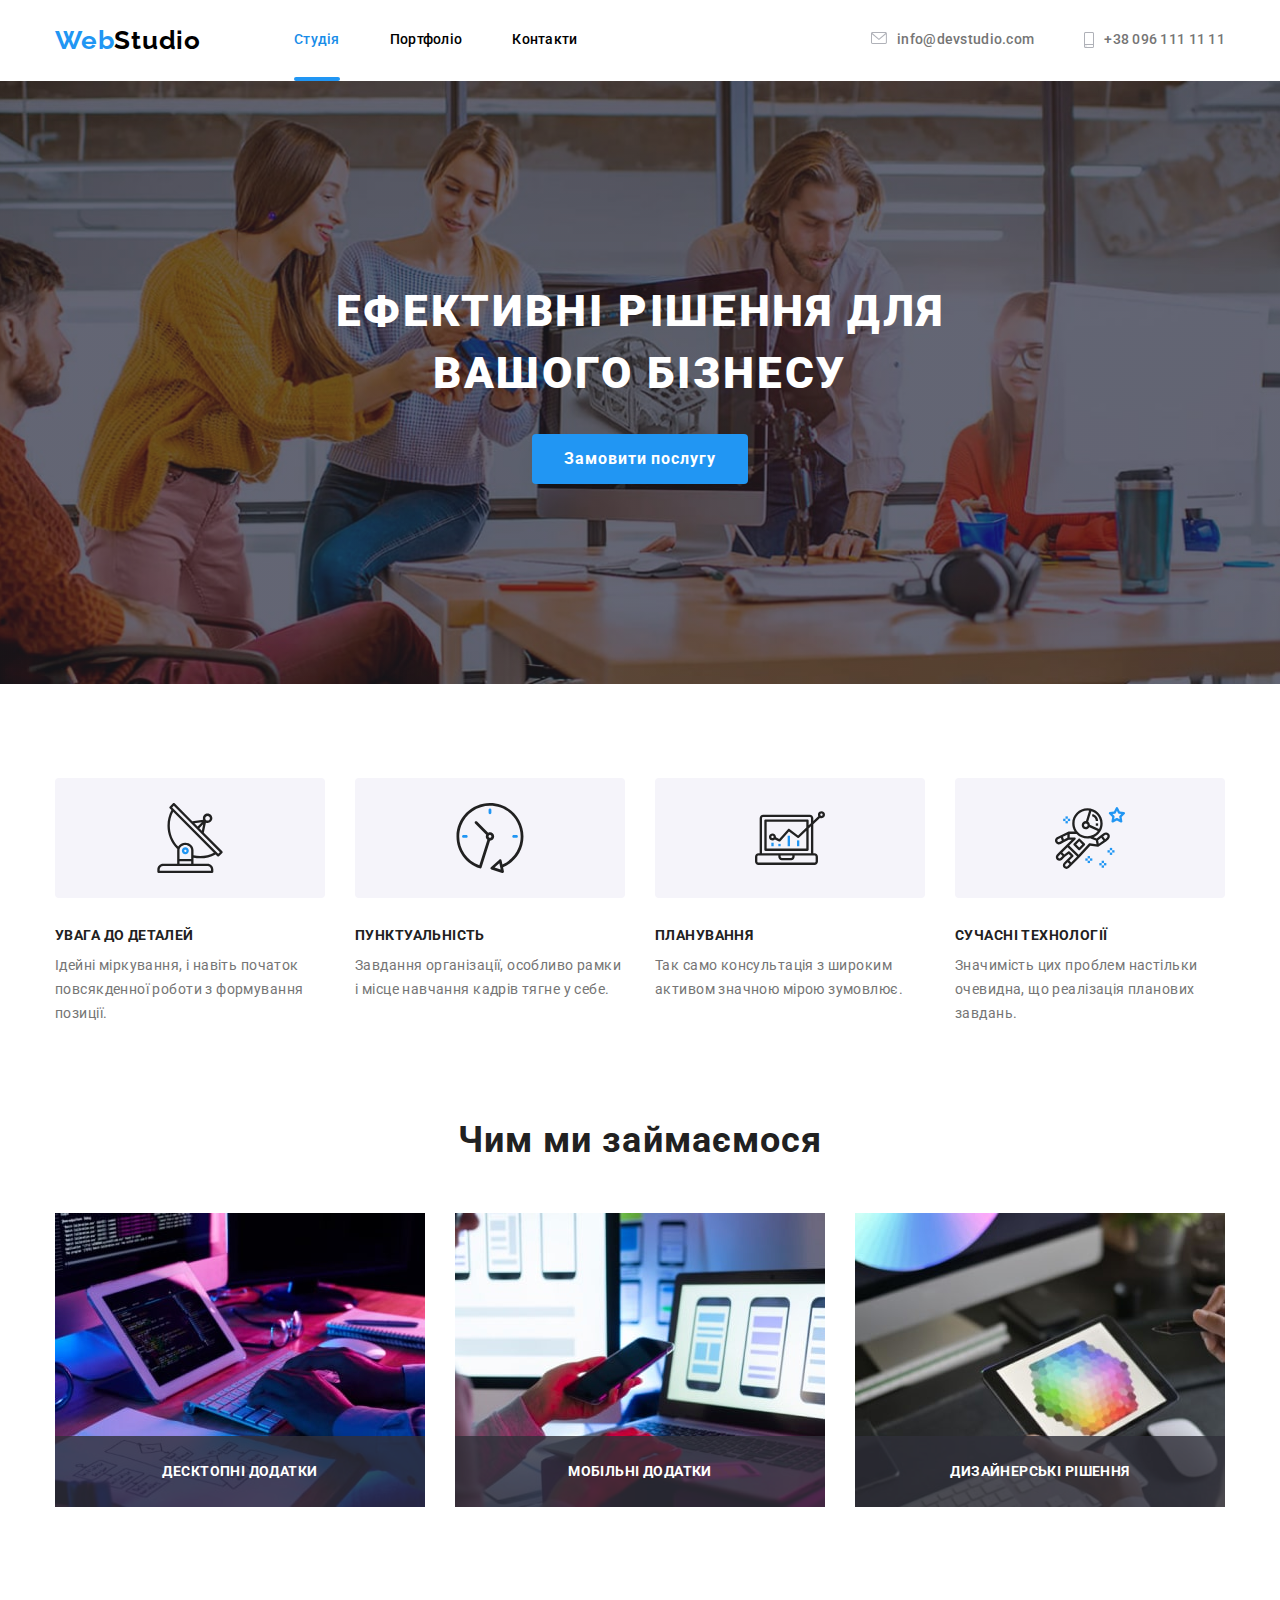
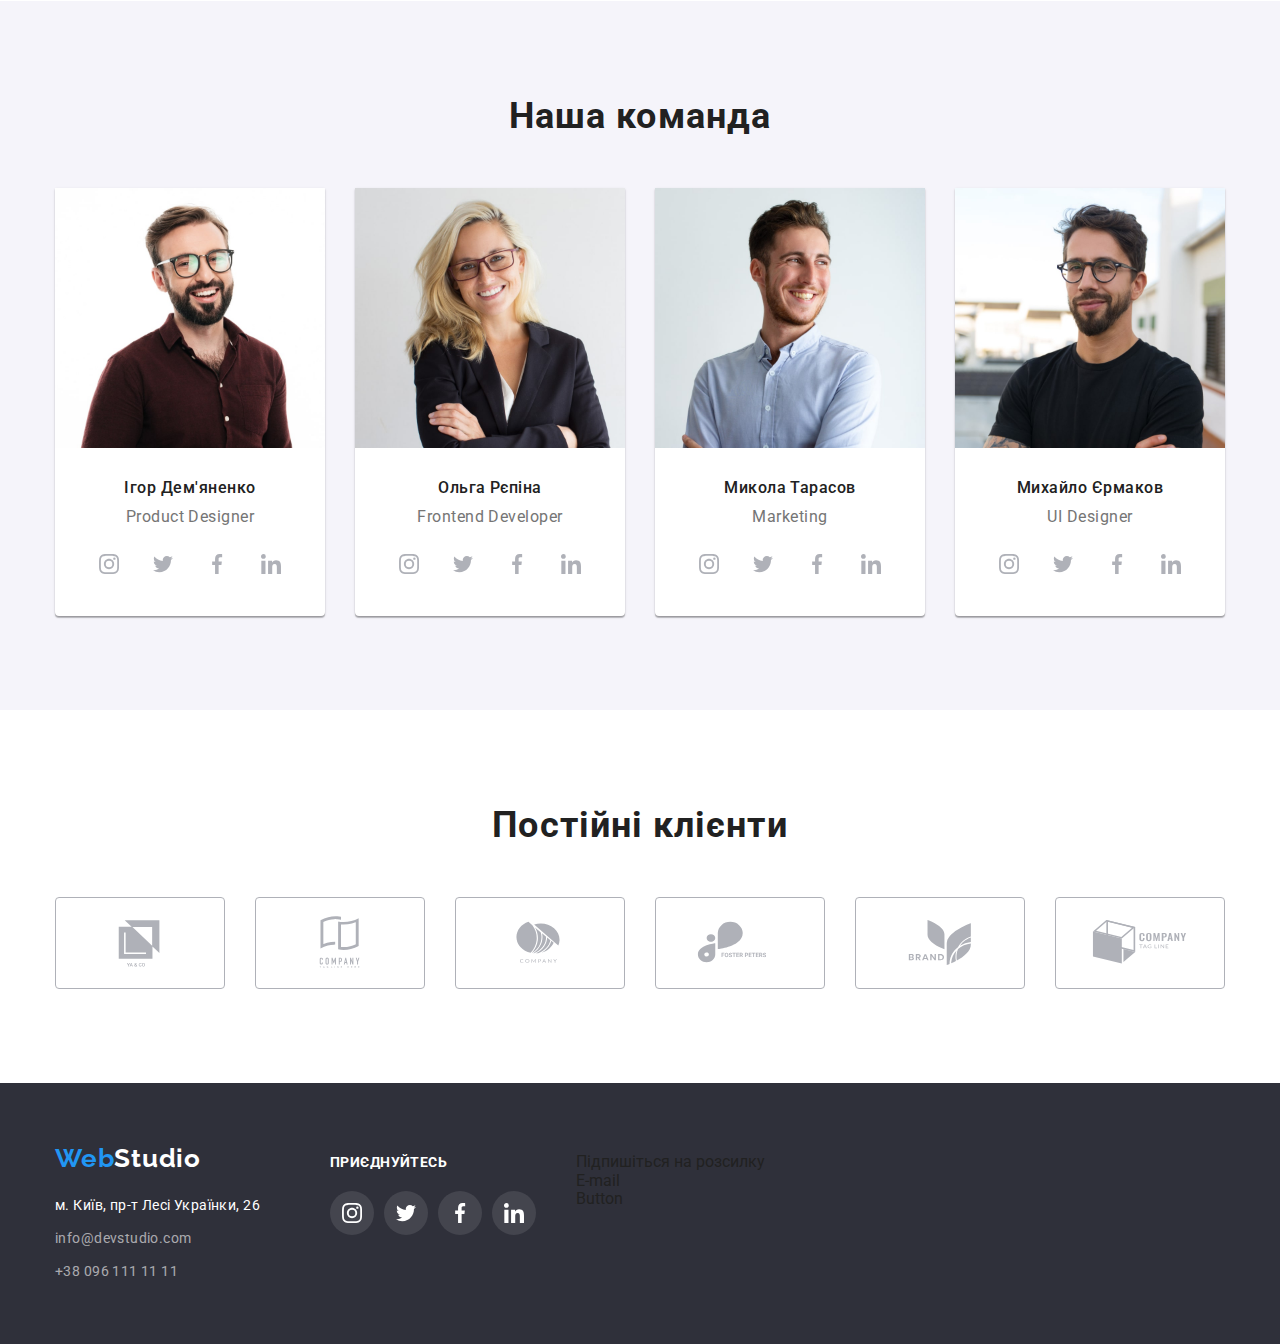
==== index.html @ f5520e9c "1" ====
<!DOCTYPE html>
<html lang="uk">
<head>
    <meta charset="UTF-8">
    <meta http-equiv="X-UA-Compatible" content="IE=edge">
    <meta name="viewport" content="width=device-width, initial-scale=1.0">
    <link rel="preconnect" href="https://fonts.googleapis.com">
    <link rel="preconnect" href="https://fonts.gstatic.com" crossorigin>
    <link href="https://fonts.googleapis.com/css2?family=Roboto:wght@400;500;700;900&display=swap" rel="stylesheet">
    <link rel="preconnect" href="https://fonts.googleapis.com">
    <link rel="preconnect" href="https://fonts.gstatic.com" crossorigin>
    <link href="https://fonts.googleapis.com/css2?family=Raleway:wght@700&display=swap" rel="stylesheet">
    <title>WebStudio</title>
    <link rel="stylesheet" href="https://cdnjs.cloudflare.com/ajax/libs/modern-normalize/1.1.0/modern-normalize.min.css">
    <link rel="stylesheet" href="./css/styles.css">
</head>
 <body>
    
 <!-- Header -->

 <header class="header">
    <div class="container">
        <nav class="header_nav">
            <a class="header_logo link" href="./index.html"><span class="header_logo_web">Web</span>Studio</a>
            <ul class="header_list_l list">
                <li class="header_item"><a class="header_item_l link active current" href="./index.html">Студія</a></li>
                <li class="header_item"><a class="header_item_l link" href="./portfolio.html">Портфоліо</a></li>
                <li class="header_item"><a class="header_item_l link" href="#contacts">Контакти</a></li>
            </ul>
        </nav>
        <ul class="header_nav_l list link">
            <li class="header_nav_l_a"><a class="header_nav_l_link link" href="mailto:info@devstudio.com">
              <svg class="header_icon_mail" width="16" height="12">
        <use href="./img/icons.svg#icon-envelope"></use>
        </svg>
        info@devstudio.com</a>
            </li>
            <li class="header_nav_l_a"><a class="header_nav_l_tel link" href="tel:+380961111111">
              <svg class="header_icon_tel" width="10" height="16">
        <use href="./img/icons.svg#icon-smartphone"></use>
        </svg>
        +38 096 111 11 11</a></li>
        </ul>
    </div> 
 </header>

 <!--Main-->
 <main>
  <section class="section_h1">
    <div class="container_main">
        <h1 class="section-h1-main">Ефективні рішення для вашого бізнесу</h1>
        <button type="button" class="progect_list_bi" data-modal-open>Замовити послугу</button>
    </div>
    
  </section>
 <!-- Client -->
 <section class="section">
    <div class="container">
        <h2 hidden>Переваги для кліентів</h2>
        <ul class="benefits list">
            <li class="benefits_item list1">
              <div class="icon-bcg">
              <svg class="icon" width="70" height="70">
              <use href="./img/icons.svg#antenna"></use>
            </svg>
            </div>
                <h3 class="name_benef">Увага до деталей</h3>
                <p class="benef_txt">Ідейні міркування, і навіть початок
                    повсякденної роботи з формування
                    позиції.</p>
            </li>
            <li class="benefits_item list2">
               <div class="icon-bcg">
              <svg class="icon" width="70" height="70">
              <use href="./img/icons.svg#clock"></use>
            </svg>
            </div>
                <h3 class="name_benef">Пунктуальність</h3>
                <p class="benef_txt">Завдання організації, особливо рамки і місце навчання кадрів тягне у себе.</p>
            </li>
            <li class="benefits_item list3">
               <div class="icon-bcg">
              <svg class="icon" width="70" height="70">
              <use href="./img/icons.svg#diagram"></use>
            </svg>
            </div>
                <h3 class="name_benef">Планування</h3>
                <p class="benef_txt">Так само консультація з широким активом значною мірою зумовлює.</p>
            </li>
            <li class="benefits_item list4">
              <div class="icon-bcg">
              <svg class="icon" width="70" height="70">
              <use href="./img/icons.svg#astronaut"></use>
            </svg>
            </div>
                <h3 class="name_benef">Сучасні технології</h3>
                <p class="benef_txt">Значимість цих проблем настільки очевидна, що реалізація планових завдань.</p>
            </li>
        </ul>
    </div>
 </section>


<!-- Servises -->

 <section class="servises">
    <div class="container_main">
        <h2 class="whatwedo">Чим ми займаємося</h2>
        <ul class="whatwedo_l list">
            <li class="whatwedo_item"><img class="ourteam_img" src="./img/box1.jpg" alt="keyboard_Laptop" width="370" height="294">
            <p class="overley-title">Десктопні додатки</p>
            </li>
            <li class="whatwedo_item"><img class="ourteam_img" src="./img/box2.jpg" alt="phone_man_hand" width="370" height="294">
            <p class="overley-title">Мобільні додатки</p>
            </li>
            <li class="whatwedo_item"><img class="ourteam_img" src="./img/box3.jpg" alt="Laptop_rainbow" width="370" height="294">
            <p class="overley-title">Дизайнерські рішення</p>
            </li>
        </ul>
    </div>
    
 </section>

 <!-- Team -->
 <section class="team section">
    <div class="container_main">
        <h2 class="ourteam">Наша команда</h2>
        <ul class="ourteam_l list">
            <li class="ourteam_item">
                <img class="ourteam_img" src="./img/img1.jpg" alt="Ігор Дем'яненко" width="270" height="260">
                <div class="team_text">
                    <h3 class="ourteam_h3">Ігор Дем'яненко</h3>
                    <p class="ourteam_p">Product Designer</p>
                    <ul class="social-icons list">
                    <li class="social-item"><a href="" class="social-link link">
                    <svg class="links-icon" width="20" height="20">
                      <use href="./img/icons.svg#icon-instagram"></use>
                    </svg></a>
                  </li>
                    </a></li>
                    <li class="social-item"><a href="" class="social-link link">
                     <svg class="links-icon" width="20" height="20">
                      <use href="./img/icons.svg#icon-twitter"></use>
                      </svg>  
                    </a></li>
                    <li class="social-item"><a href="" class="social-link link">
                        <svg class="links-icon" width="20" height="20">
                      <use href="./img/icons.svg#icon-facebook"></use>
                      </svg>
                    </a></li>
                    <li class="social-item"><a href="" class="social-link link">
                        <svg class="links-icon" width="20" height="20">
                      <use href="./img/icons.svg#icon-linkedin"></use>
                      </svg></a></li>
                    </ul>
                </div>
            </li>
            <li class="ourteam_item">
                <img class="ourteam_img" src="./img/img2.jpg" alt="Ольга Рєпіна" width="270" height="260">
                <div class="team_text">
                    <h3 class="ourteam_h3">Ольга Рєпіна</h3>
                    <p class="ourteam_p">Frontend Developer</p>
                    <ul class="social-icons list">
                        <li class="social-item"><a href="" class="social-link link">
                   <svg class="links-icon" width="20" height="20">
                      <use href="./img/icons.svg#icon-instagram"></use>
                    </svg></a>
                  </li>
                    </a></li>
                    <li class="social-item"><a href="" class="social-link link">
                     <svg class="links-icon" width="20" height="20">
                      <use href="./img/icons.svg#icon-twitter"></use>
                      </svg>  
                    </a></li>
                    <li class="social-item"><a href="" class="social-link link">
                        <svg class="links-icon" width="20" height="20">
                      <use href="./img/icons.svg#icon-facebook"></use>
                      </svg>
                    </a></li>
                    <li class="social-item"><a href="" class="social-link link">
                        <svg class="links-icon" width="20" height="20">
                      <use href="./img/icons.svg#icon-linkedin"></use>
                      </svg></a></li>
                    </ul>  
                </div>
            </li>
            <li class="ourteam_item">
                <img class="ourteam_img" src="./img/img3.jpg" alt="Микола Тарасов" width="270" height="260">
                <div class="team_text">
                    <h3 class="ourteam_h3">Микола Тарасов</h3>
                    <p class="ourteam_p">Marketing</p>
                    <ul class="social-icons list">
                        <li class="social-item"><a href="" class="social-link link">
                   <svg class="links-icon" width="20" height="20">
                      <use href="./img/icons.svg#icon-instagram"></use>
                    </svg></a>
                  </li>
                    </a></li>
                    <li class="social-item"><a href="" class="social-link link">
                     <svg class="links-icon" width="20" height="20">
                      <use href="./img/icons.svg#icon-twitter"></use>
                      </svg>  
                    </a></li>
                    <li class="social-item"><a href="" class="social-link link">
                        <svg class="links-icon" width="20" height="20">
                      <use href="./img/icons.svg#icon-facebook"></use>
                      </svg>
                    </a></li>
                    <li class="social-item"><a href="" class="social-link link">
                        <svg class="links-icon" width="20" height="20">
                      <use href="./img/icons.svg#icon-linkedin"></use>
                      </svg></a></li>
                    </ul>
                     </div>
                    
            </li>
            <li class="ourteam_item">
                <img class="ourteam_img" src="./img/img4.jpg" alt="Михайло Єрмаков" width="270" height="260">
                <div class="team_text">
                    <h3 class="ourteam_h3">Михайло Єрмаков</h3>
                    <p class="ourteam_p">UI Designer</p>
                    <ul class="social-icons list">
                        <li class="social-item"><a href="" class="social-link link">
                   <svg class="links-icon" width="20" height="20">
                      <use href="./img/icons.svg#icon-instagram"></use>
                    </svg></a>
                  </li>
                    </a></li>
                    <li class="social-item"><a href="" class="social-link link">
                     <svg class="links-icon" width="20" height="20">
                      <use href="./img/icons.svg#icon-twitter"></use>
                      </svg>  
                    </a></li>
                    <li class="social-item"><a href="" class="social-link link">
                        <svg class="links-icon" width="20" height="20">
                      <use href="./img/icons.svg#icon-facebook"></use>
                      </svg>
                    </a></li>
                    <li class="social-item"><a href="" class="social-link link">
                        <svg class="links-icon" width="20" height="20">
                      <use href="./img/icons.svg#icon-linkedin"></use>
                      </svg></a></li>
                    </ul>
                </div>
            </li>
        </ul>
    </div>
 </section>
 <section class="permanent section">
  <div class="container_main">
  <h2 class="perm_text">Постійні клієнти</h2>
  <ul class="perm_list list">
    <li class="perm_icons">
      <a class="perm_icon link" href="">

        <svg class="permanent_icon" width="106" height="60">
        <use href="./img/icons.svg#icon-logo1"></use>
        </svg>

      </a>
    </li>
    <li class="perm_icons">
      <a class="perm_icon link" href="">

      <svg class="permanent_icon" width="106" height="60">
        <use href="./img/icons.svg#icon-logo2"></use>
        </svg>

      </a>
    </li>
    <li class="perm_icons">
      <a class="perm_icon link" href="">

        <svg class="permanent_icon" width="106" height="60">
        <use href="./img/icons.svg#icon-logo3"></use>
        </svg>

      </a>
    </li>
    <li class="perm_icons">
      <a class="perm_icon link" href="">

        <svg class="permanent_icon" width="106" height="60">
        <use href="./img/icons.svg#icon-logo4"></use>
        </svg>

      </a>
    </li>
    <li class="perm_icons">
      <a class="perm_icon link" href="">

        <svg class="permanent_icon" width="106" height="60">
        <use href="./img/icons.svg#icon-logo5"></use>
        </svg>

      </a>
    </li>
    <li class="perm_icons">
      <a class="perm_icon link" href="">

        <svg class="permanent_icon" width="106" height="60">
        <use href="./img/icons.svg#icon-logo6"></use>
        </svg>

      </a>
    </li>
  </ul>
  </div>

 </section>
 </main>


 <!-- Footer -->
 <footer class="footer">
    <div class="footer_div container_main">
      <div class="footer_list_adress">
    <a class="footer_l link" href="./index.html"><span class="header_logo_web">Web</span>Studio</a>
    <address class="footer_a">
        <ul class="footer_list list">
            
            <li class="footer_list_item" id="contacts"><a class="footer_list_adr link" target="_blank" rel="noopener noreferrer nofollow"
                    href="https://goo.gl/maps/8ZdvYXHcTq7ifbDh6">
                    м. Київ, пр-т Лесі Українки, 26</a>
            </li>
            
            <li class="footer_list_item"><a class="footer_list_mail link"
                    href="mailto:info@devstudio.com">info@devstudio.com</a>
            </li>
            
            <li class="footer_list_item"><a class="footer_list_tel link" href="tel:+380961111111">+38 096 111 11 11</a>
            </li>  
        </ul>
    </address>
    </div>
    <div class="joinus">
      <ul class="joinus_list list">
        <li class="joinus_text">Приєднуйтесь</li>
        <li>
          <ul class="joinus_social_list list">
            <li class="joinus-item"><a class="joinus_icons link" href="">
              <svg class="links-icon-f" width="20" height="20">
                      <use href="./img/icons.svg#icon-instagram"></use>
                    </svg>
            </a></li>
            <li class="joinus-item"><a class="joinus_icons link" href="">
              <svg class="links-icon-f" width="20" height="20">
                      <use href="./img/icons.svg#icon-twitter"></use>
                    </svg>
            </a></li>
            <li class="joinus-item"><a class="joinus_icons link" href="">
              <svg class="links-icon-f" width="20" height="20">
                      <use href="./img/icons.svg#icon-facebook"></use>
                    </svg>
            </a></li>
            <li class="joinus-item"><a class="joinus_icons link" href="">
              <svg class="links-icon-f" width="20" height="20">
                      <use href="./img/icons.svg#icon-linkedin"></use>
                    </svg>
            </a></li>
          </ul>
        </li>
      </ul>
    </div>
    <!-- Subscribe -->
    <div class="subscribe">
      <ul class="list">
        <li>Підпишіться на розсилку</li>
        <li>E-mail</li>
        <li>Button</li>
      </ul>
    </div>
    </div>
 </footer>
<div class="modal-backdrop is-hidden" data-modal>
      <div class="modal">
        <button type="button" class="modal-btn" data-modal-close>
        <svg class="modal-icon">
        <use href="./images/svg/symbol-defs.svg#icon-cancel-circle"></use>
        </svg>
      </button>
  </div>
</div>

 <script src="./js/modal.js"></script>
 </body>
</html>
---- css/styles.css ----
:root {
    --maincolor: #212121;
    --bluecolor: #2196F3;
    --blackcolor: #000000;
    --graycolor: #757575;
    --whitecolor: #ffffff;
    --adresscolor: rgba(255, 255, 255, 0.6);
    --buttoncolor: #F5F4FA;
    --bgcolorfooter: #2F303A;
    --activebutton: #188CE8;
    --border: #ECECEC;
    --iconcolor: #AFB1B8;
    
}
html {
    box-sizing: border-box;
}
*,*::before, *::after{
    box-sizing: inherit;
}
.list {
    list-style: none;

    margin-top: 0;
    margin-bottom: 0;
}

.link {
    text-decoration: none;
}
.link.current{
    color:var(--activebutton);
}
body {
    color: var(--maincolor);
    font-family: 'Roboto', sans-serif;
}

.container{
    margin-left: auto;
    margin-right: auto;
    
    display: flex;
    align-items: center;

    width: 1200px;
    padding-left: 15px;
    padding-right: 15px;
}
.container_main {
    margin-left: auto;
    margin-right: auto;

    width: 1200px;
    padding-left: 15px;
    padding-right: 15px;
}
.section {
    padding-top: 94px;
    padding-bottom: 94px;
}

.container_test {
    padding: 20px 24px;
}

.container_words {
    padding: 6px 22px;
}

    /* header */
.line{
    border: 1px solid #ECECEC;
    border-top-style: none;
    border-left-style: none;
    border-right-style: none;

}
.header{
    background-color: var(--whitecolor);
}
.header_nav{
    display: flex;
    align-items: center;
}

.header_logo{
    display: inline-block;
    margin-right: 93px;
    padding: 25px 0;
}
.header_logo_web{
    color: var(--bluecolor);
    font-family: 'Raleway';
    font-weight: 700;
    font-size: 26px;
    line-height: 1.19;
    letter-spacing: 0.03em;
}
.header_logo,
.footer_l{
    color: var(--blackcolor);
    font-family: 'Raleway';
    font-weight: 700;
    font-size: 26px;
    line-height: 1.19;
    letter-spacing: 0.03em;
}
.header_list_l{
    display: flex;
    color: var(--blackcolor);
    font-weight: 500;
    font-size: 14px;
    line-height: 1.14;
    letter-spacing: 0.02em;
    padding-left: 0;
}

.header_list_l .header_item:not(:last-child){
    margin-right: 50px;
}
.header_item_l{
    color: var(--blackcolor);
    padding: 32px 0;
    transition: color 250ms linear;
    /* transition-timing-function: cubic-bezier(0.4, 0, 0.2, 1); */
}
.header_nav_l{
    margin-left: auto;
    padding: 0;
    display: flex;
}
.header_nav_l .header_nav_l_a:not(:last-child) {
    margin-right: 50px;
}
.header_nav_l_link{
    color: var(--graycolor);
    font-weight: 500;
    font-size: 14px;
    line-height: 1.14;
    letter-spacing: 0.02em;
    padding: 32px 0;
    display: flex;
    justify-content: center;
    transition: color 250ms linear;
    /* transition-timing-function: cubic-bezier(0.4, 0, 0.2, 1); */
}
.header_nav_l_tel{
    color: var(--graycolor);
    font-weight: 500;
    font-size: 14px;
    line-height: 1.14;
    letter-spacing: 0.02em;
    padding: 32px 0;
    display: flex;
    justify-content: center;
    transition: color 250ms linear;
    /* transition-timing-function: cubic-bezier(0.4, 0, 0.2, 1); */
}
.header_icon_mail,
.header_icon_tel {
    margin-right: 10px;
    fill: var(--iconcolor);
}

.header_nav_l_a:hover .header_icon_mail {
fill: var(--bluecolor);
}

.header_nav_l_a:hover .header_icon_tel {
fill: var(--bluecolor);
}



.header_nav_l_link:hover,
.header_nav_l_link:focus,
.header_nav_l_tel:hover,
.header_nav_l_tel:focus,
.header_item_l:hover,
.header_item_l:focus,
.footer_list_adr:hover,
.footer_list_adr:focus,
.footer_list_mail:hover,
.footer_list_mail:focus,
.footer_list_tel:hover,
.footer_list_tel:focus,
.active-link {
    color: var(--bluecolor);
}
.header_item {
    position: relative;
}
/* .active {
    color: var(--bluecolor)
} */

.active::after {
    position: absolute;
    display: inline-block;
    content: '';
    width: 100%;
    height: 4px;
    background: #2196F3;
    border-radius: 2px;
    top: 45px;
    left: 0;

}

/* Buttons */

.progect_list_b{
    color: var(--blackcolor) ; 
    background-color: var(--buttoncolor);
    cursor: pointer;
    font-weight: 500;
    font-size: 16px;
    line-height: 1.63;
    text-align: center;
    letter-spacing: 0.03em;
    border-radius: 4px;
    border: none;
    font-family: inherit;
 }

     
.progect_list_b:hover,
.progect_list_b:focus,
.active-button {
    color: var(--whitecolor);
    background-color: var(--bluecolor);
    box-shadow: 0px 3px 1px rgba(0, 0, 0, 0.1), 0px 1px 2px rgba(0, 0, 0, 0.08), 0px 2px 2px rgba(0, 0, 0, 0.12);
}
.progect_list_bi {
    color: var(--whitecolor);
    background-color: var(--bluecolor);
    padding: 0;
    width: 216px;
    height: 50px;
    cursor: pointer;
    font-weight: 700;
    font-size: 16px;
    line-height: 1.87;
    letter-spacing: 0.06em;
    border-radius: 4px;
   
    border: none;
    font-family: inherit;

}


.progect_list_bi:hover,
.progect_list_bi:focus,
.active-button {
    color: var(--whitecolor);
    background-color: var(--activebutton);
    box-shadow: 0px 4px 4px rgba(0, 0, 0, 0.15);
    border-radius: 4px;
}
.progect_l{
    display: flex;
    justify-content: center;
    padding: 0;

    margin-bottom: 50px;
}

.progect_l .progect_list:not(:last-child){
    margin-right: 8px;
}



/* Images */
.img{
    padding: 0;
    display: flex;
    flex-wrap: wrap;
}

.img_l{
    width: 370px;
    height: 404px;

    margin-right: 30px;
    margin-bottom: 30px;
}
.img_l:hover {
box-shadow: 0px 1px 1px rgba(0, 0, 0, 0.12), 0px 4px 4px rgba(0, 0, 0, 0.06), 1px 4px 6px rgba(0, 0, 0, 0.16);
}
.img_l:nth-child(3n) {
    margin-right: 0;
}
.img_list_l{
    display: block;
}
.img_text{
        border: 1px solid #EEEEEE;
        border-top-style: none;
}
  

/* Sites description */


.hidden {
    position: relative;
    overflow: hidden;
}
.sites_description {
    background-color: var(--bluecolor);
    position: absolute;
    bottom: 0;
    top: 0;
    left: 0;
    right: 0;
    display: flex;
    justify-content: center;
    align-items: center;
    color: #fff;
    font-size: 20px;
    padding: 20px;
    transform: translateY(100%);
    transition: transform 500ms linear;
    transition-timing-function: cubic-bezier(0.4, 0, 0.2, 1);
}

.img_l:hover .sites_description {
    transform: translateY(0);
}
.sd_text {
    font-weight: 400;
    font-size: 18px;
    line-height: 1.5;
    letter-spacing: 0.03em;
    color: var(--whitecolor);
    transition: transform 250ms;
    transition-timing-function: cubic-bezier(0.4, 0, 0.2, 1);
}


.img_h2{
    color: var(--maincolor);
    font-weight: 700;
    font-size: 18px;
    line-height: 2;
    letter-spacing: 0.06em;
    margin-bottom: 4px;
}

.img_p{
    color: var(--graycolor);
    font-weight: 400;
    font-size: 16px;
    line-height: 1.9;
    letter-spacing: 0.03em;
}
/* Footer */

.footer{
    background-color:var(--bgcolorfooter);
    padding: 60px 0;
}

.footer_l{
    color: var(--whitecolor);
    display: inline-block;
    margin-bottom:  20px;
}
.footer_list_adr{
    color: var(--whitecolor);
    font-family: 'Roboto';
    font-style: normal;
    font-weight: 400;
    font-size: 14px;
    line-height: 1.7;
    letter-spacing: 0.03em;
}
.footer_list_item{
    padding: 0;
    margin-bottom: 9px;
}

.footer_list_mail,
.footer_list_tel{
    font-family: 'Roboto';
    font-style: normal;
    font-weight: 400;
    font-size: 14px;
    line-height: 1.7;
    letter-spacing: 0.03em;
    color: rgba(255, 255, 255, 0.6);
}

.footer_list{
    padding-left: 0;
}
.footer_list_item:nth-last-child(1){
    margin-bottom: 0;
}


/* Main Index */


h1 {
    color: var(--whitecolor);
    font-weight: 900;
    font-size: 44px;
    line-height: 1.4;
    letter-spacing: 0.06em;
    text-transform: uppercase;


}
.section-h1-main{
    margin: 0 auto 30px;
    width: 696px;
}
.section_h1{
    background-color:var(--bgcolorfooter);
    padding-top: 200px;
    text-align: center;
    padding-bottom: 200px;
    background-repeat: no-repeat;
    background-position: center;
    background-size: cover;
    background-image: linear-gradient(
        rgba(47, 48, 58, 0.4),
        rgba(47, 48, 58, 0.4)),
     url(../img/main1.jpg);

}
.benefits{
    display: flex;
    padding: 0;
}
.benefits .benefits_item:not(:last-child){
    margin-right: 30px;
}
.benefits_item .icon-bcg {
     width: 270px;
     height: 120px;
     display: flex;
     align-items: center;
     justify-content: center;
     background: #F5F4FA;
     border-radius: 4px;
     margin-bottom: 30px;
 }

h2,h3,p{
    margin-top: 0;
    margin-bottom: 0;
}
.name_benef{
    font-weight: 700;
    font-size: 14px;
    line-height: 1.14;
    letter-spacing: 0.03em;
    text-transform: uppercase;
    margin-bottom: 10px;
}
.benef_txt{
    color: var(--graycolor);
    font-weight: 400;
    font-size: 14px;
    line-height: 1.7;
    letter-spacing: 0.03em;
    margin-top: 0;
    margin-bottom: 0;
} 
.servises{
    margin-bottom: 94px;
}
.whatwedo,
.ourteam{
    font-weight: 700;
    font-size: 36px;
    line-height: 1.2;
    text-align: center; 
    letter-spacing: 0.03em;
    margin-bottom: 50px;
}

.whatwedo_l{
    display: flex;
    padding: 0;
}
.whatwedo_l .whatwedo_item:not(:last-child) {
    margin-right: 30px;
}

.ourteam_l{
    display: flex;
    padding: 0px;
}
.ourteam_l .ourteam_item:not(:last-child) {
    margin-right: 30px;
}
.ourteam_item{
    background-color: var(--whitecolor);
    width: 270px;
    box-shadow: 0px 1px 3px rgba(0, 0, 0, 0.12), 0px 1px 1px rgba(0, 0, 0, 0.14), 0px 2px 1px rgba(0, 0, 0, 0.2);
    border-radius: 0px 0px 4px 4px;
}

.ourteam_item:hover,
.ourteam_item:focus {
    transform: scale(1.2);
}
.whatwedo_item {
    position: relative;
}
.overley-title {
    display: inline;
    position: absolute;
    bottom: 0;
    width: 100%;

    font-weight: 700;
    font-size: 14px;
    line-height: 1.18;
    text-align: center;
    letter-spacing: 0.03em;
    text-transform: uppercase;

    color: var(--whitecolor);
    background: rgba(47, 48, 58, 0.8);
    padding-top: 27px;
    padding-bottom: 27px;
}

.social-icon {
    justify-content: center;
}
.ourteam_item .social-item {
    width: 44px;
    height: 44px;
    margin-right: 10px;
    padding-bottom: 0;
    border-radius: 50%;
    /* outline: solid 1px black; */
}

.social-item:hover,
.social-item:focus {
   background-color: var(--bluecolor);
}
.ourteam_item .links-icon {
    fill: var(--iconcolor);
}
.social-item:hover .links-icon {
    fill: var(--whitecolor);
}

.ourteam_item .social-icons {
    display: flex;
    justify-content: center;
    margin-top: 16px;
    padding: 0;
}

.ourteam_item .social-link {
    width: 100%;
    height: 100%;
    display: flex;
    align-items: center;
    justify-content: center;
}

.social-item:nth-last-child(1) {
    margin-right: 0;
}



.team_text{
    padding-top: 30px;
    padding-bottom: 30px;
}
.ourteam_img{
    display: block;
}
.ourteam_h3{
    font-weight: 500;
    font-size: 16px;
    line-height: 1.2;

    text-align: center;
    letter-spacing: 0.03em;
    margin-bottom: 10px;
}
.ourteam_p{
    color: var(--graycolor);
    font-weight: 400;
    font-size: 16px;
    line-height: 1.2;
    text-align: center;
    letter-spacing: 0.03em;
}
.team{
    background-color: var(--buttoncolor);
}



  /* New section */
  .perm_text {
    font-weight: 700;
        font-size: 36px;
        line-height: 1.2;
        text-align: center;
        letter-spacing: 0.03em;
        margin-bottom: 50px;
  }
  .perm_list {
    display: flex;
    padding: 0;
    justify-content: space-between;
  }
  .perm_icons {
    width: 170px;
    height: 92px;
    border: 1px solid #AFB1B8;
    border-radius: 4px;
  }
  .perm_icon {
    display: flex;
    justify-content: center;
    align-items: center;
    width: 100%;
    height: 100%;
    padding: 0;
  }
 .perm_list .perm_icon {
    fill: var(--iconcolor);
 }
.perm_icons:hover .permanent_icon {
    fill: var(--bluecolor);
}
.perm_icons:hover {
    border-color: var(--bluecolor) ;
}

/* FOOTER new section */
.footer_div {
    display: flex;
    align-items: baseline;
}
.joinus_text {
    font-weight: 700;
    font-size: 14px;
    line-height: 1.14;
    letter-spacing: 0.03em;
    text-transform: uppercase;
    color: var(--whitecolor);
    margin-bottom: 20px;
}
.footer_list_adress {
    margin-right: 70px;
}
.joinus_list {
    padding: 0;
}
.joinus-item:nth-last-child(1) {
    margin-right: 0;
}
.joinus_social_list {
    padding: 0;
    display: flex;
    justify-content: center;
}
.joinus-item {
    width: 44px;
    height: 44px;
    margin-right: 10px;
    padding-bottom: 0;
    border-radius: 50%;
    /* outline: solid 1px black; */
    background: rgba(255, 255, 255, 0.1);
}
.joinus_icons {
    width: 100%;
        height: 100%;
        display: flex;
        align-items: center;
        justify-content: center;
}
.joinus_social_list .links-icon-f {
   fill: var(--whitecolor);
}
.joinus-item:hover {
    background-color: var(--bluecolor);
}




/* Modal Window */

.modal-backdrop {
    position: fixed;
    top: 0;
    bottom: 0;
    left: 0;
    right: 0;
    background-color: rgba(0, 0, 0, 0.8);
    transition: opacity 500ms, visibility 500ms;
}
/* .modal-backdrop.is-hidden .modal {
    transform: rotate(-180deg);
} */

.modal {
    width: 528px;
    height: 581px;
    position: absolute;
    top: 50%;
    left: 50%;
    transform: translate(-50%, -50%) rotate(0);
    transition: transform 1000ms linear;
    background-color: #ffffff;
    /* border-radius: 20px; */
}

.modal .close-sign {
    position: absolute;
    display: flex;
    justify-content: center;
    cursor: pointer;
    align-items: center;
    top: 10px;
    right: 10px;
    width: 30px;
    height: 30px;
    border: 1px solid #000000;
    border-radius: 50%;
}

.is-hidden {
    visibility: hidden;
    opacity: 0;
    pointer-events: none;
}
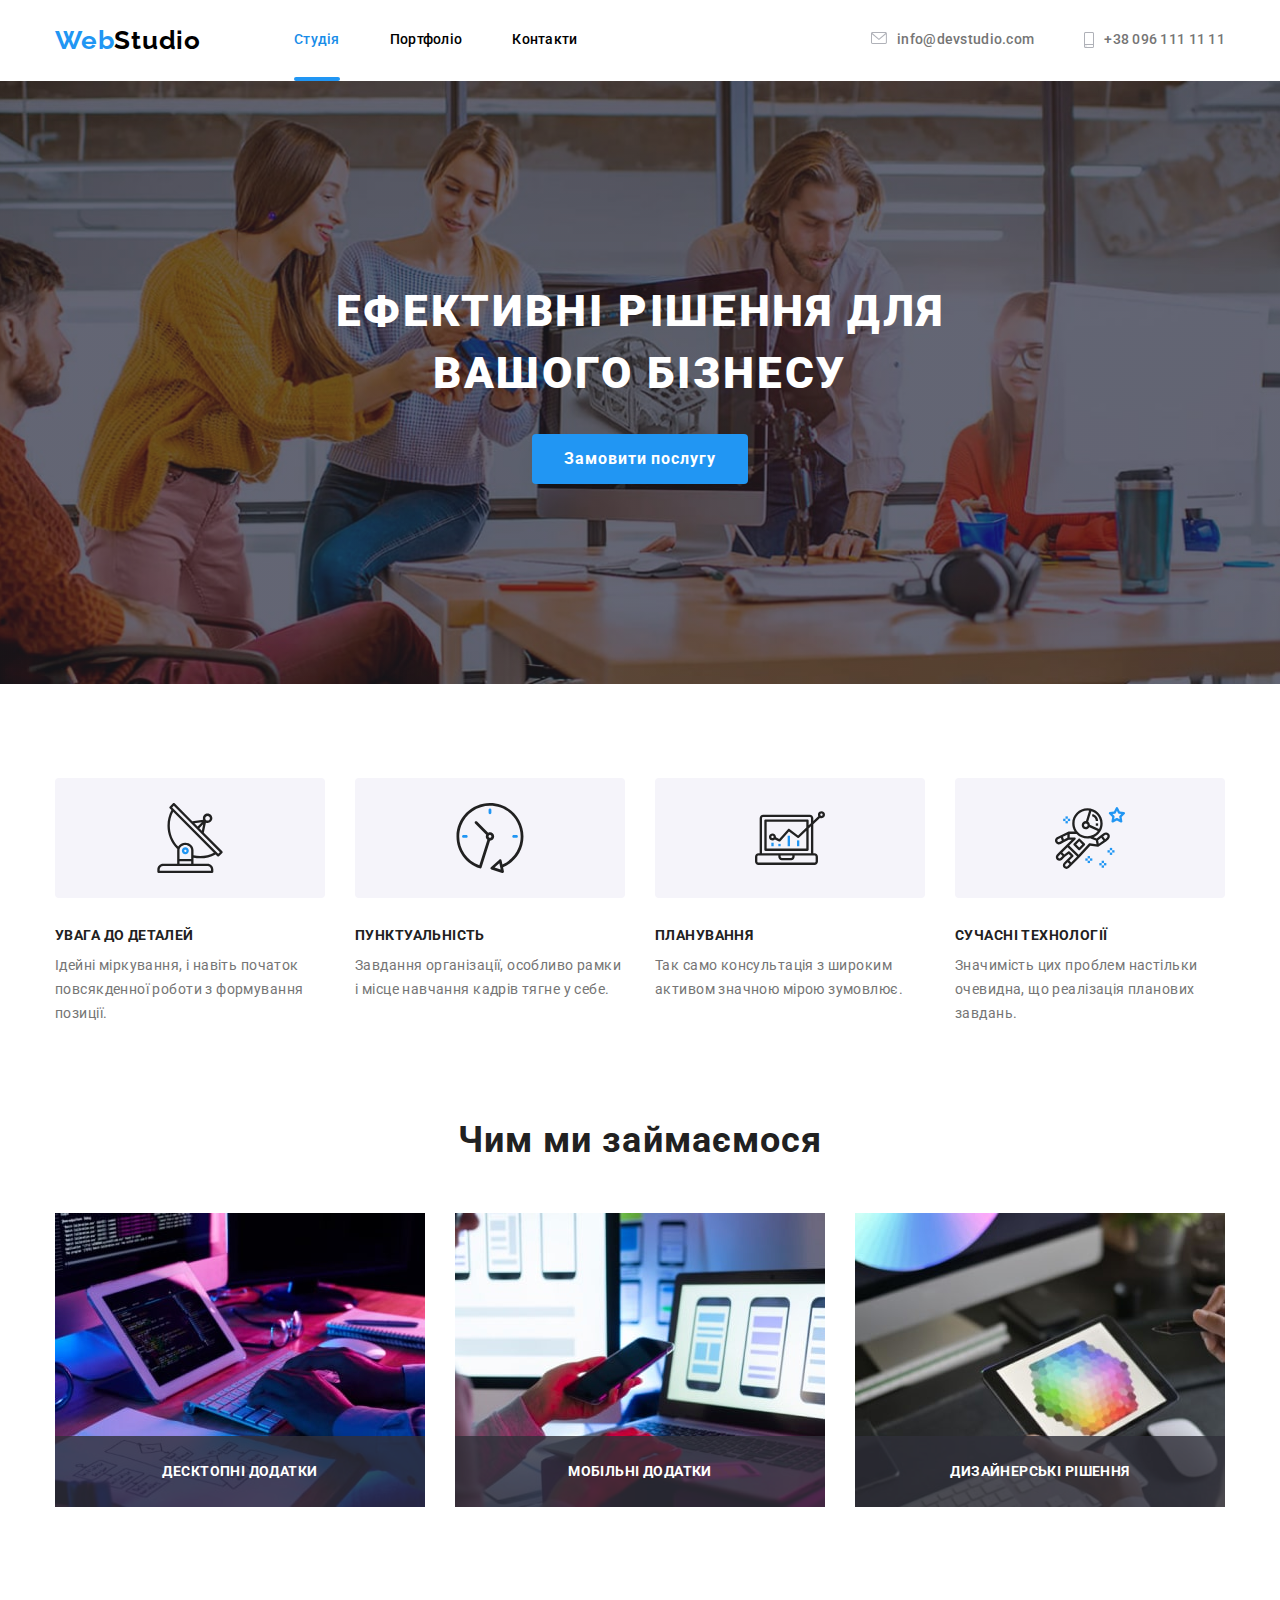
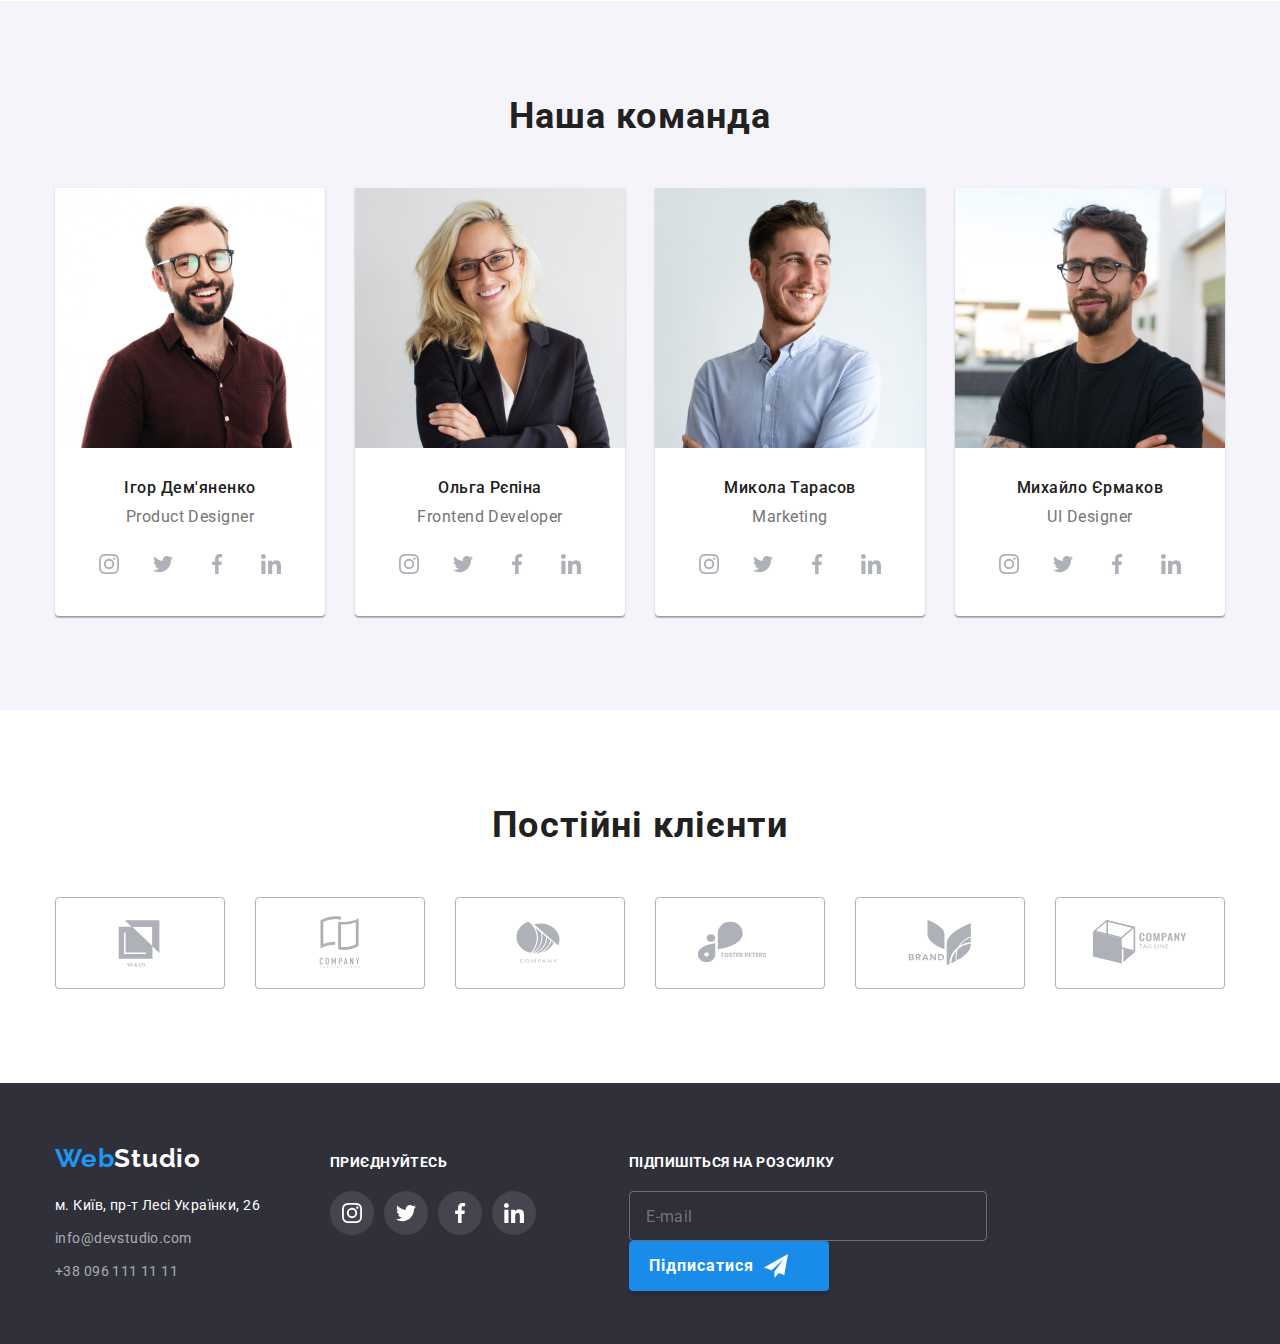
==== commit 60819c14: "2" ====
--- a/index.html
+++ b/index.html
@@ -363,13 +363,17 @@
       </ul>
     </div>
     <!-- Subscribe -->
-    <div class="subscribe">
-      <ul class="list">
-        <li>Підпишіться на розсилку</li>
-        <li>E-mail</li>
-        <li>Button</li>
-      </ul>
-    </div>
+    <section class="subscribe">
+      <h2 class="title_s">Підпишіться на розсилку</h2>
+      <form name="sub_form" class="sub_form">
+        <input type="mail" name="mail_input" class="mail_input" placeholder="E-mail">
+        <button type="submit" class="subbutton">Підписатися
+          <svg class="icon_send_t" width="24" height="24">
+                      <use href="./img/icons.svg#icon-send"></use>
+                    </svg>
+        </button>
+      </form>
+    </section> 
     </div>
  </footer>
 <div class="modal-backdrop is-hidden" data-modal>
--- a/css/styles.css
+++ b/css/styles.css
@@ -247,7 +247,6 @@
    
     border: none;
     font-family: inherit;
-
 }
 
 
@@ -650,7 +649,7 @@
     display: flex;
     align-items: baseline;
 }
-.joinus_text {
+.joinus_text, .title_s {
     font-weight: 700;
     font-size: 14px;
     line-height: 1.14;
@@ -695,6 +694,7 @@
 .joinus-item:hover {
     background-color: var(--bluecolor);
 }
+
 
 
 
@@ -744,4 +744,80 @@
     visibility: hidden;
     opacity: 0;
     pointer-events: none;
-}+}
+
+/* Subscribe */
+.subscribe {
+margin-left: 93px;
+}
+.sub_form input {
+    width: 358px;
+    height: 50px;
+    margin-right: 12px;
+}
+
+.sub_form input {
+    background-color: transparent;
+    border: none;
+    border: 1px solid rgba(255, 255, 255, 0.3);
+    filter: drop-shadow(0px 4px 4px rgba(0, 0, 0, 0.15));
+    border-radius: 4px;
+}
+
+.mail_input {
+padding-left: 16px;
+padding-top: 15px;
+padding-bottom: 15px;
+
+font-weight: 400;
+font-size: 16px;
+line-height: 20px;
+align-items: center;
+letter-spacing: 0.03em;
+
+color: rgba(255, 255, 255, 0.6);
+}
+
+.subbutton {
+    position: absolute;
+    margin: 0;
+    padding: 0;
+    cursor: pointer;
+    font-family: inherit;
+    padding: 12px 20px;
+    min-width: 200px;
+    height: 50px;
+    background: var(--activebutton);
+    box-shadow: 0px 4px 4px rgba(0, 0, 0, 0.15);
+    border-radius: 4px;
+    border: none;
+    font-weight: 700;
+    font-size: 16px;
+    line-height: 1.87;
+    font-family: inherit;
+    
+    display: flex;
+    align-items: center;
+    text-align: center;
+    letter-spacing: 0.06em;
+    
+    color: #FFFFFF;
+}
+.icon_send_t {
+    margin-left: 10px;
+    fill: var(--whitecolor);
+}
+
+
+
+
+
+
+
+
+
+
+
+
+
+font-family: inherit;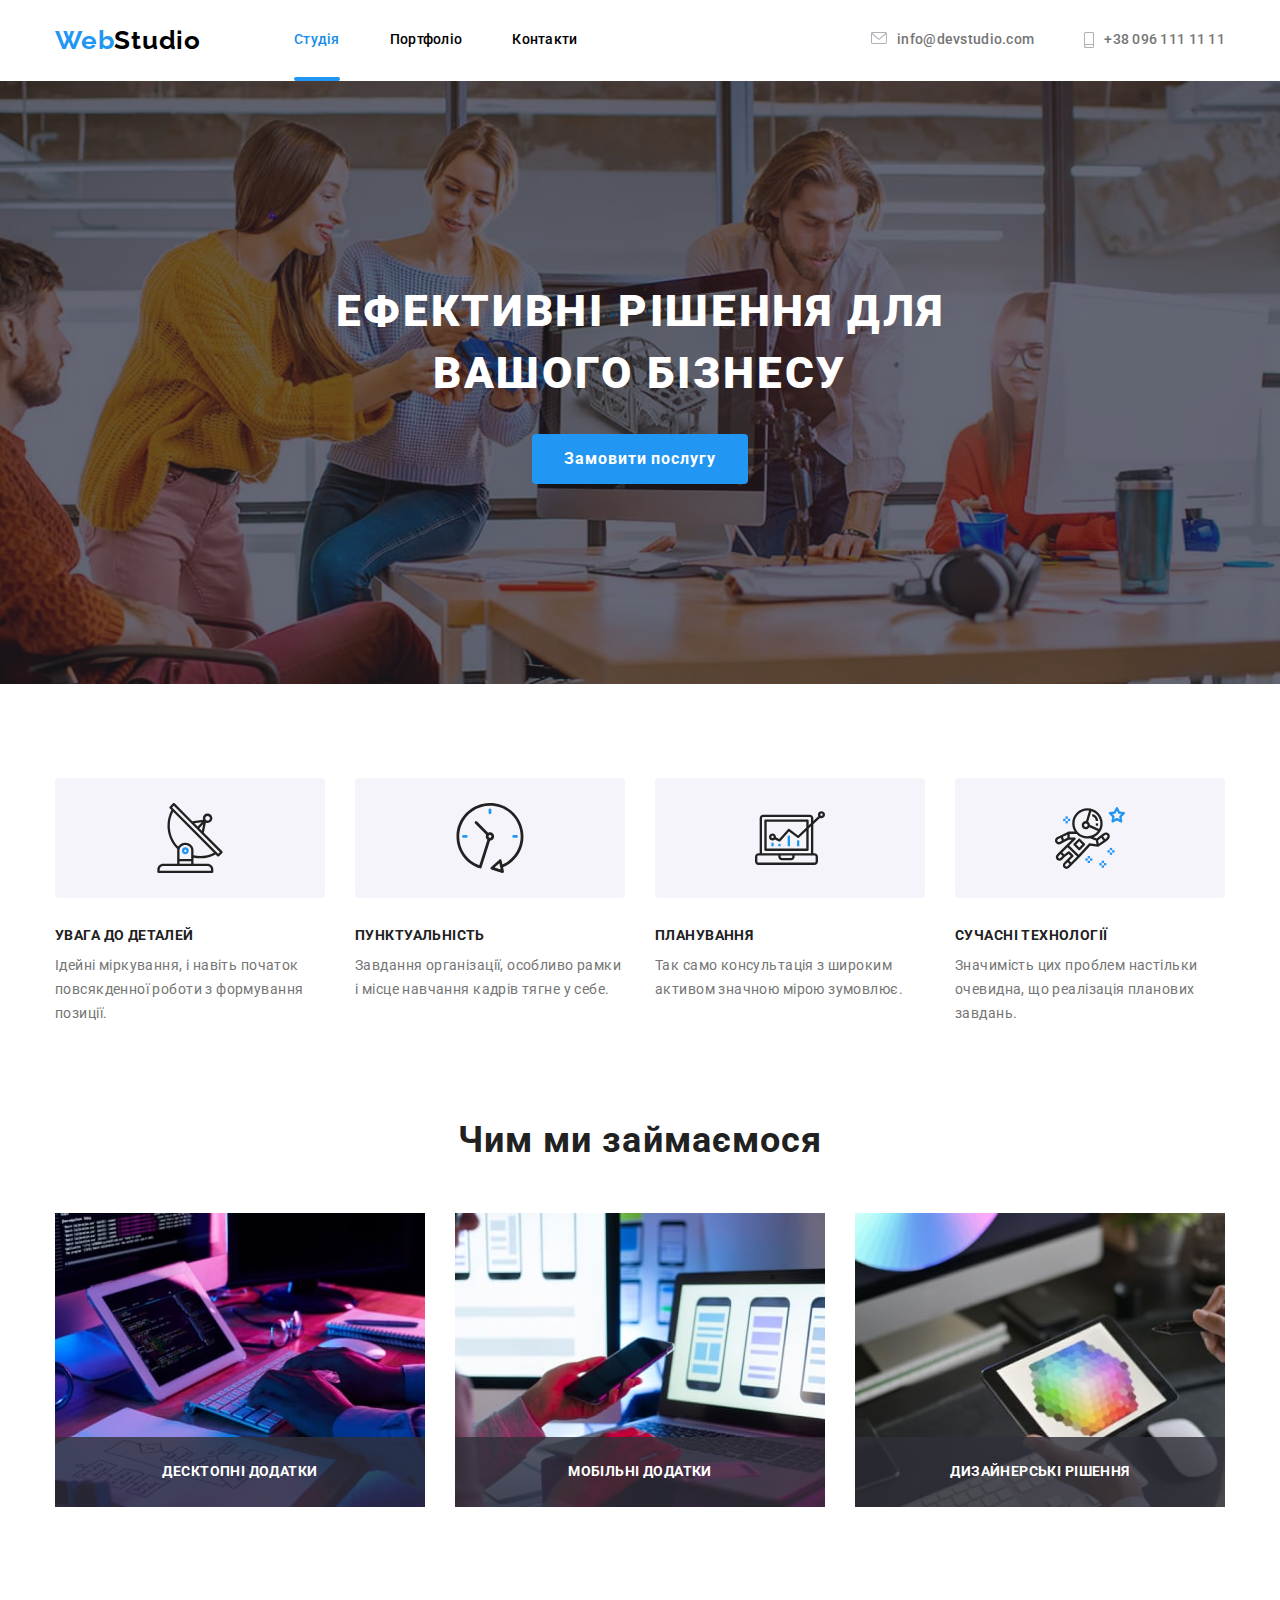
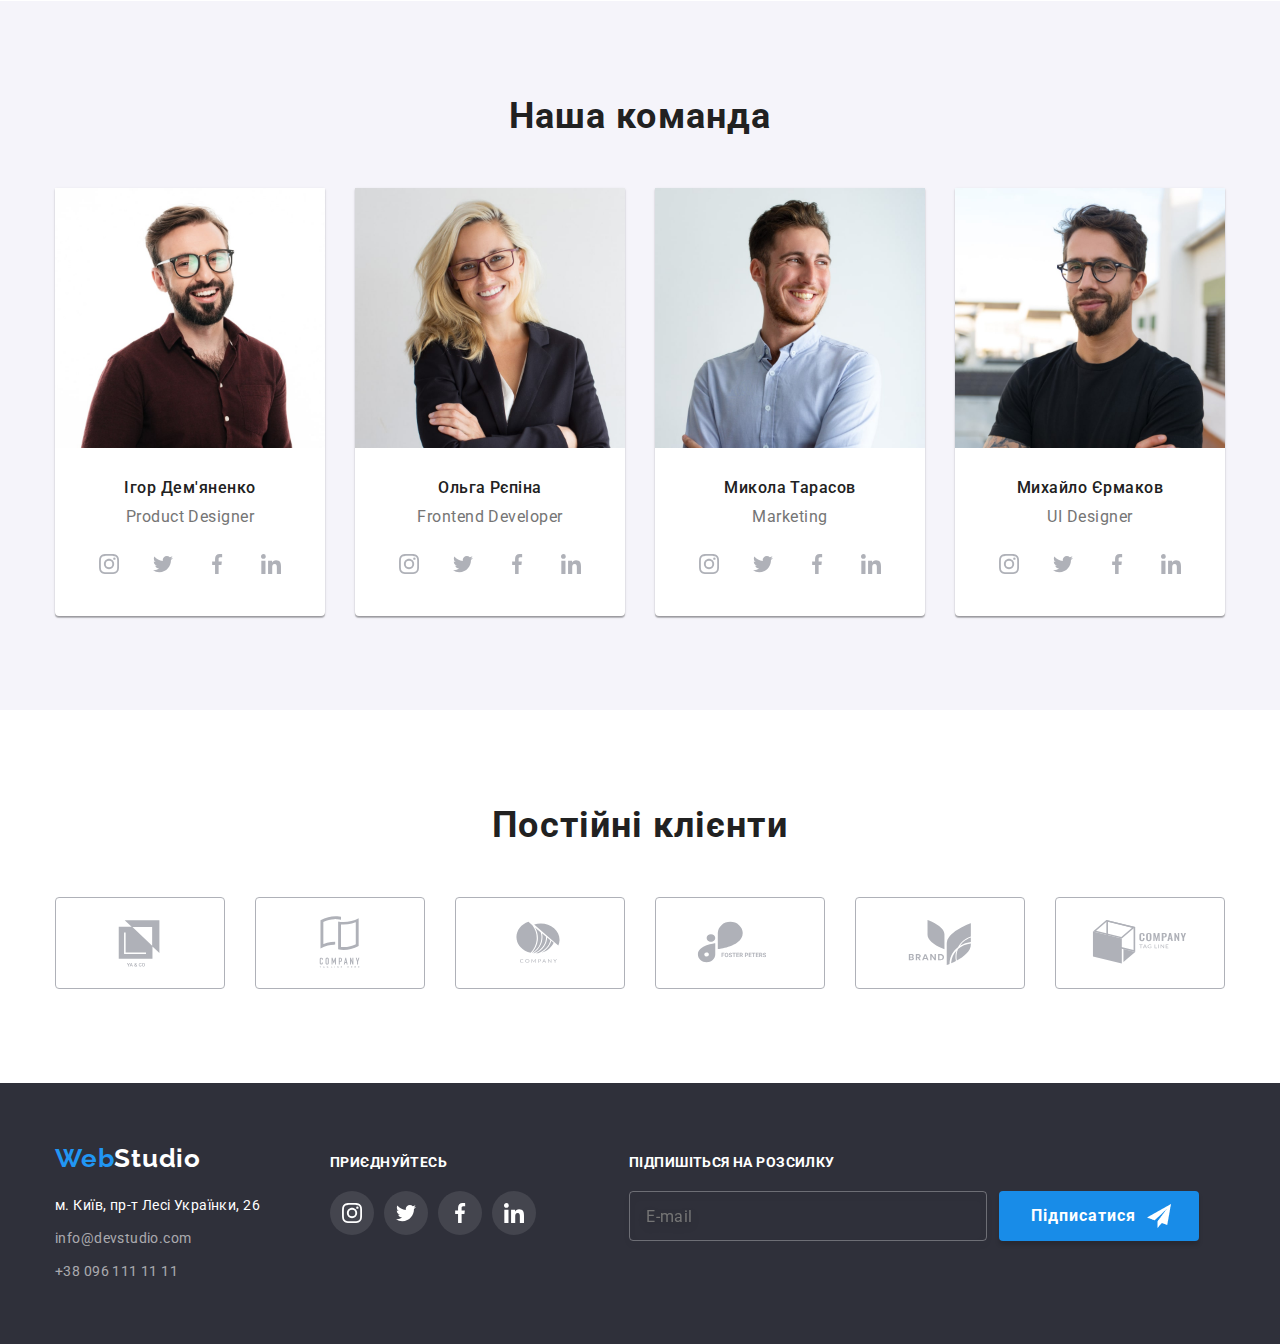
==== commit 093d8296: "3" ====
--- a/index.html
+++ b/index.html
@@ -108,13 +108,13 @@
         <h2 class="whatwedo">Чим ми займаємося</h2>
         <ul class="whatwedo_l list">
             <li class="whatwedo_item"><img class="ourteam_img" src="./img/box1.jpg" alt="keyboard_Laptop" width="370" height="294">
-            <p class="overley-title">Десктопні додатки</p>
+            <h3 class="overley-title">Десктопні додатки</h3>
             </li>
             <li class="whatwedo_item"><img class="ourteam_img" src="./img/box2.jpg" alt="phone_man_hand" width="370" height="294">
-            <p class="overley-title">Мобільні додатки</p>
+            <h3 class="overley-title">Мобільні додатки</h3>
             </li>
             <li class="whatwedo_item"><img class="ourteam_img" src="./img/box3.jpg" alt="Laptop_rainbow" width="370" height="294">
-            <p class="overley-title">Дизайнерські рішення</p>
+            <h3 class="overley-title">Дизайнерські рішення</h3>
             </li>
         </ul>
     </div>
@@ -362,25 +362,28 @@
         </li>
       </ul>
     </div>
-    <!-- Subscribe -->
-    <section class="subscribe">
-      <h2 class="title_s">Підпишіться на розсилку</h2>
+        <!-- Subscribe -->
+    <div class="subscribe">
       <form name="sub_form" class="sub_form">
-        <input type="mail" name="mail_input" class="mail_input" placeholder="E-mail">
-        <button type="submit" class="subbutton">Підписатися
-          <svg class="icon_send_t" width="24" height="24">
-                      <use href="./img/icons.svg#icon-send"></use>
-                    </svg>
-        </button>
-      </form>
-    </section> 
+        <h3 class="title_s">Підпишіться на розсилку</h3>
+        <div class="mail_sub">
+          <label for="send" class="send">
+            <input type="email" name="email_input" class="email_input" placeholder="E-mail" id="send">
+          </label>
+            <button type="submit" class="subbutton" data-modal-open>
+              <span class="text_sub_s">Підписатися</span> 
+              </button>
+        </div>
+        </form> 
+    </div> 
     </div>
  </footer>
+
 <div class="modal-backdrop is-hidden" data-modal>
       <div class="modal">
         <button type="button" class="modal-btn" data-modal-close>
-        <svg class="modal-icon">
-        <use href="./images/svg/symbol-defs.svg#icon-cancel-circle"></use>
+        <svg class="modal-icon" width="18" height="18">
+        <use href="./img/icons.svg#icon-cancel-circle"></use>
         </svg>
       </button>
   </div>
--- a/css/styles.css
+++ b/css/styles.css
@@ -122,8 +122,8 @@
 .header_item_l{
     color: var(--blackcolor);
     padding: 32px 0;
-    transition: color 250ms linear;
-    /* transition-timing-function: cubic-bezier(0.4, 0, 0.2, 1); */
+    transition: color 250ms, background-color 200ms;
+    transition-timing-function: cubic-bezier(0.4, 0, 0.2, 1);
 }
 .header_nav_l{
     margin-left: auto;
@@ -142,8 +142,8 @@
     padding: 32px 0;
     display: flex;
     justify-content: center;
-    transition: color 250ms linear;
-    /* transition-timing-function: cubic-bezier(0.4, 0, 0.2, 1); */
+    transition: color 250ms, background-color 200ms;
+    transition-timing-function: cubic-bezier(0.4, 0, 0.2, 1);
 }
 .header_nav_l_tel{
     color: var(--graycolor);
@@ -154,7 +154,7 @@
     padding: 32px 0;
     display: flex;
     justify-content: center;
-    transition: color 250ms linear;
+    transition: color 250ms cubic-bezier(0.4, 0, 0.2, 1);
     /* transition-timing-function: cubic-bezier(0.4, 0, 0.2, 1); */
 }
 .header_icon_mail,
@@ -222,6 +222,8 @@
     border-radius: 4px;
     border: none;
     font-family: inherit;
+    transition: color 250ms, background-color 250ms, box-shadow 250ms;
+    transition-timing-function: cubic-bezier(0.4, 0, 0.2, 1);
  }
 
      
@@ -247,6 +249,10 @@
    
     border: none;
     font-family: inherit;
+
+    transition: color 250ms, background-color 250ms, box-shadow 250ms;
+    transition-timing-function: cubic-bezier(0.4, 0, 0.2, 1);
+
 }
 
 
@@ -285,6 +291,8 @@
 
     margin-right: 30px;
     margin-bottom: 30px;
+    transition: color 250ms, background-color 250ms, box-shadow 250ms;
+    transition-timing-function: cubic-bezier(0.4, 0, 0.2, 1);
 }
 .img_l:hover {
 box-shadow: 0px 1px 1px rgba(0, 0, 0, 0.12), 0px 4px 4px rgba(0, 0, 0, 0.06), 1px 4px 6px rgba(0, 0, 0, 0.16);
@@ -309,20 +317,21 @@
     overflow: hidden;
 }
 .sites_description {
-    background-color: var(--bluecolor);
+    background-color: rgba(33, 150, 243, 0.9);
     position: absolute;
     bottom: 0;
-    top: 0;
     left: 0;
-    right: 0;
+    height: 100%;
+    width: 100%;
     display: flex;
     justify-content: center;
     align-items: center;
     color: #fff;
     font-size: 20px;
-    padding: 20px;
-    transform: translateY(100%);
-    transition: transform 500ms linear;
+    padding-left: 24px;
+    padding-right: 24px;
+    transform: translateY(101%);
+    transition: transform 250ms linear;
     transition-timing-function: cubic-bezier(0.4, 0, 0.2, 1);
 }
 
@@ -376,6 +385,8 @@
     font-size: 14px;
     line-height: 1.7;
     letter-spacing: 0.03em;
+    transition: color 250ms, border-color 250ms;
+    transition-timing-function: cubic-bezier(0.4, 0, 0.2, 1);
 }
 .footer_list_item{
     padding: 0;
@@ -391,6 +402,8 @@
     line-height: 1.7;
     letter-spacing: 0.03em;
     color: rgba(255, 255, 255, 0.6);
+    transition: color 250ms, border-color 250ms;
+    transition-timing-function: cubic-bezier(0.4, 0, 0.2, 1);
 }
 
 .footer_list{
@@ -508,40 +521,44 @@
 
 .ourteam_item:hover,
 .ourteam_item:focus {
-    transform: scale(1.2);
+    transform: scale(1.1);
 }
 .whatwedo_item {
     position: relative;
 }
 .overley-title {
-    display: inline;
+    display: flex;
     position: absolute;
     bottom: 0;
     width: 100%;
+    height: 70px;
 
     font-weight: 700;
     font-size: 14px;
     line-height: 1.18;
-    text-align: center;
+    align-items: center;
+    justify-content: center;
     letter-spacing: 0.03em;
     text-transform: uppercase;
 
     color: var(--whitecolor);
     background: rgba(47, 48, 58, 0.8);
-    padding-top: 27px;
-    padding-bottom: 27px;
+    /* padding-top: 27px;
+    padding-bottom: 27px; */
 }
 
 .social-icon {
     justify-content: center;
 }
-.ourteam_item .social-item {
+.social-item {
     width: 44px;
     height: 44px;
     margin-right: 10px;
     padding-bottom: 0;
     border-radius: 50%;
     /* outline: solid 1px black; */
+    transition: color 250ms, background-color 250ms;
+    transition-timing-function: cubic-bezier(0.4, 0, 0.2, 1);
 }
 
 .social-item:hover,
@@ -568,6 +585,7 @@
     display: flex;
     align-items: center;
     justify-content: center;
+    
 }
 
 .social-item:nth-last-child(1) {
@@ -609,11 +627,11 @@
   /* New section */
   .perm_text {
     font-weight: 700;
-        font-size: 36px;
-        line-height: 1.2;
-        text-align: center;
-        letter-spacing: 0.03em;
-        margin-bottom: 50px;
+    font-size: 36px;
+    line-height: 1.2;
+    text-align: center;
+    letter-spacing: 0.03em;
+    margin-bottom: 50px;
   }
   .perm_list {
     display: flex;
@@ -625,7 +643,14 @@
     height: 92px;
     border: 1px solid #AFB1B8;
     border-radius: 4px;
+    transition: border-color 250ms;
+    transition-timing-function: cubic-bezier(0.4, 0, 0.2, 1); 
   }
+  .perm_icons:hover {
+      border-color: var(--bluecolor);
+  }
+
+
   .perm_icon {
     display: flex;
     justify-content: center;
@@ -634,15 +659,17 @@
     height: 100%;
     padding: 0;
   }
- .perm_list .perm_icon {
+ .permanent_icon {
     fill: var(--iconcolor);
+    transition: fill 250ms;
+    transition-timing-function: cubic-bezier(0.4, 0, 0.2, 1);
  }
+
+
 .perm_icons:hover .permanent_icon {
     fill: var(--bluecolor);
 }
-.perm_icons:hover {
-    border-color: var(--bluecolor) ;
-}
+
 
 /* FOOTER new section */
 .footer_div {
@@ -680,13 +707,15 @@
     border-radius: 50%;
     /* outline: solid 1px black; */
     background: rgba(255, 255, 255, 0.1);
+    transition: color 250ms, background-color 250ms;
+    transition-timing-function: cubic-bezier(0.4, 0, 0.2, 1);
 }
 .joinus_icons {
     width: 100%;
-        height: 100%;
-        display: flex;
-        align-items: center;
-        justify-content: center;
+    height: 100%;
+    display: flex;
+    align-items: center;
+    justify-content: center;
 }
 .joinus_social_list .links-icon-f {
    fill: var(--whitecolor);
@@ -694,7 +723,6 @@
 .joinus-item:hover {
     background-color: var(--bluecolor);
 }
-
 
 
 
@@ -707,7 +735,8 @@
     bottom: 0;
     left: 0;
     right: 0;
-    background-color: rgba(0, 0, 0, 0.8);
+    background-color: rgba(0, 0, 0, 0.2);
+    opacity: 1;
     transition: opacity 500ms, visibility 500ms;
 }
 /* .modal-backdrop.is-hidden .modal {
@@ -720,13 +749,13 @@
     position: absolute;
     top: 50%;
     left: 50%;
-    transform: translate(-50%, -50%) rotate(0);
-    transition: transform 1000ms linear;
+    transform: translate(-50%, -50%) scale(1);
+    opacity: 1;
+    transition: transform 250ms cubic-bezier(0.49, 0.02, 0.23, 0.92);
     background-color: #ffffff;
-    /* border-radius: 20px; */
-}
-
-.modal .close-sign {
+}
+
+/* .modal .close-sign {
     position: absolute;
     display: flex;
     justify-content: center;
@@ -738,7 +767,8 @@
     height: 30px;
     border: 1px solid #000000;
     border-radius: 50%;
-}
+    scale: 1;
+} */
 
 .is-hidden {
     visibility: hidden;
@@ -746,10 +776,39 @@
     pointer-events: none;
 }
 
+.modal-btn {
+    position: absolute;
+    top: 8px;
+    right: 8px;
+
+    cursor: pointer;
+    align-items: center;
+    background:var(--whitecolor);
+    width: 30px;
+    height: 30px;
+    border: 1px solid rgba(0, 0, 0, 0.1);
+    border-radius: 50%;
+}
+
+.modal-icon {
+    width: 100%;
+    height: 100%;
+    display: flex;
+    align-items: center;
+    justify-content: center;
+}
+
 /* Subscribe */
 .subscribe {
-margin-left: 93px;
-}
+    margin-left: 93px;
+    width: 570px;
+    height: 86px;
+}
+
+.send {
+    width: 358px;
+}
+
 .sub_form input {
     width: 358px;
     height: 50px;
@@ -764,60 +823,80 @@
     border-radius: 4px;
 }
 
-.mail_input {
-padding-left: 16px;
-padding-top: 15px;
-padding-bottom: 15px;
-
-font-weight: 400;
-font-size: 16px;
-line-height: 20px;
-align-items: center;
-letter-spacing: 0.03em;
-
-color: rgba(255, 255, 255, 0.6);
+.mail_sub {
+    display: flex;
+    justify-content: center;
+    align-content: center;
+}
+
+.email_input {
+    width: 358px;
+    height: 50px;
+    font-family: 'Roboto';
+    font-weight: 400;
+    font-size: 16px;
+    letter-spacing: 0.03em;
+    line-height: 16px;
+    padding: 15px 16px;
+
+    background-color: transparent;
+    border: 1px solid rgba(255, 255, 255, 0.3);
+    box-sizing: border-box;
+    filter: drop-shadow(0px 4px 4px rgba(0, 0, 0, 0.15));
+    border-radius: 4px;
+    color: rgba(255, 255, 255, 0.6);
+}
+
+.email_input:focus {
+    border: 1px solid var(--bluecolor);
+    box-shadow: 0px 1px 1px rgba(0, 0, 0, 0.12),
+        0px 4px 4px rgba(0, 0, 0, 0.06),
+        1px 4px 6px rgba(0, 0, 0, 0.16);
+    outline: none;
+    transition: all 250ms cubic-bezier(0.4, 0, 0.2, 1)
 }
 
 .subbutton {
-    position: absolute;
-    margin: 0;
-    padding: 0;
-    cursor: pointer;
+    position: relative;
+    display: inline-block;
+
+    text-align: center;
     font-family: inherit;
-    padding: 12px 20px;
-    min-width: 200px;
+    background: var(--activebutton);
+
+    width: 200px;
     height: 50px;
-    background: var(--activebutton);
+    padding: 10px 32px;
+    margin-left: 12px;
+
+    border: none;
     box-shadow: 0px 4px 4px rgba(0, 0, 0, 0.15);
     border-radius: 4px;
-    border: none;
+
+    cursor: pointer;
+    transition: all 250ms cubic-bezier(0.4, 0, 0.2, 1)
+}
+
+.text_sub_s {
+    cursor: pointer;
     font-weight: 700;
     font-size: 16px;
-    line-height: 1.87;
-    font-family: inherit;
-    
+    line-height: 1.88;
     display: flex;
     align-items: center;
     text-align: center;
     letter-spacing: 0.06em;
-    
-    color: #FFFFFF;
-}
-.icon_send_t {
+    color: var(--whitecolor);
+}
+
+.text_sub_s::after {
+    position: absolute;
+    right: 28px;
+    bottom: 13px;
+    content: '';
+    display: inline-block;
+    width: 24px;
+    height: 24px;
     margin-left: 10px;
-    fill: var(--whitecolor);
-}
-
-
-
-
-
-
-
-
-
-
-
-
-
-font-family: inherit;+    background-image: url(../img/send.png);
+}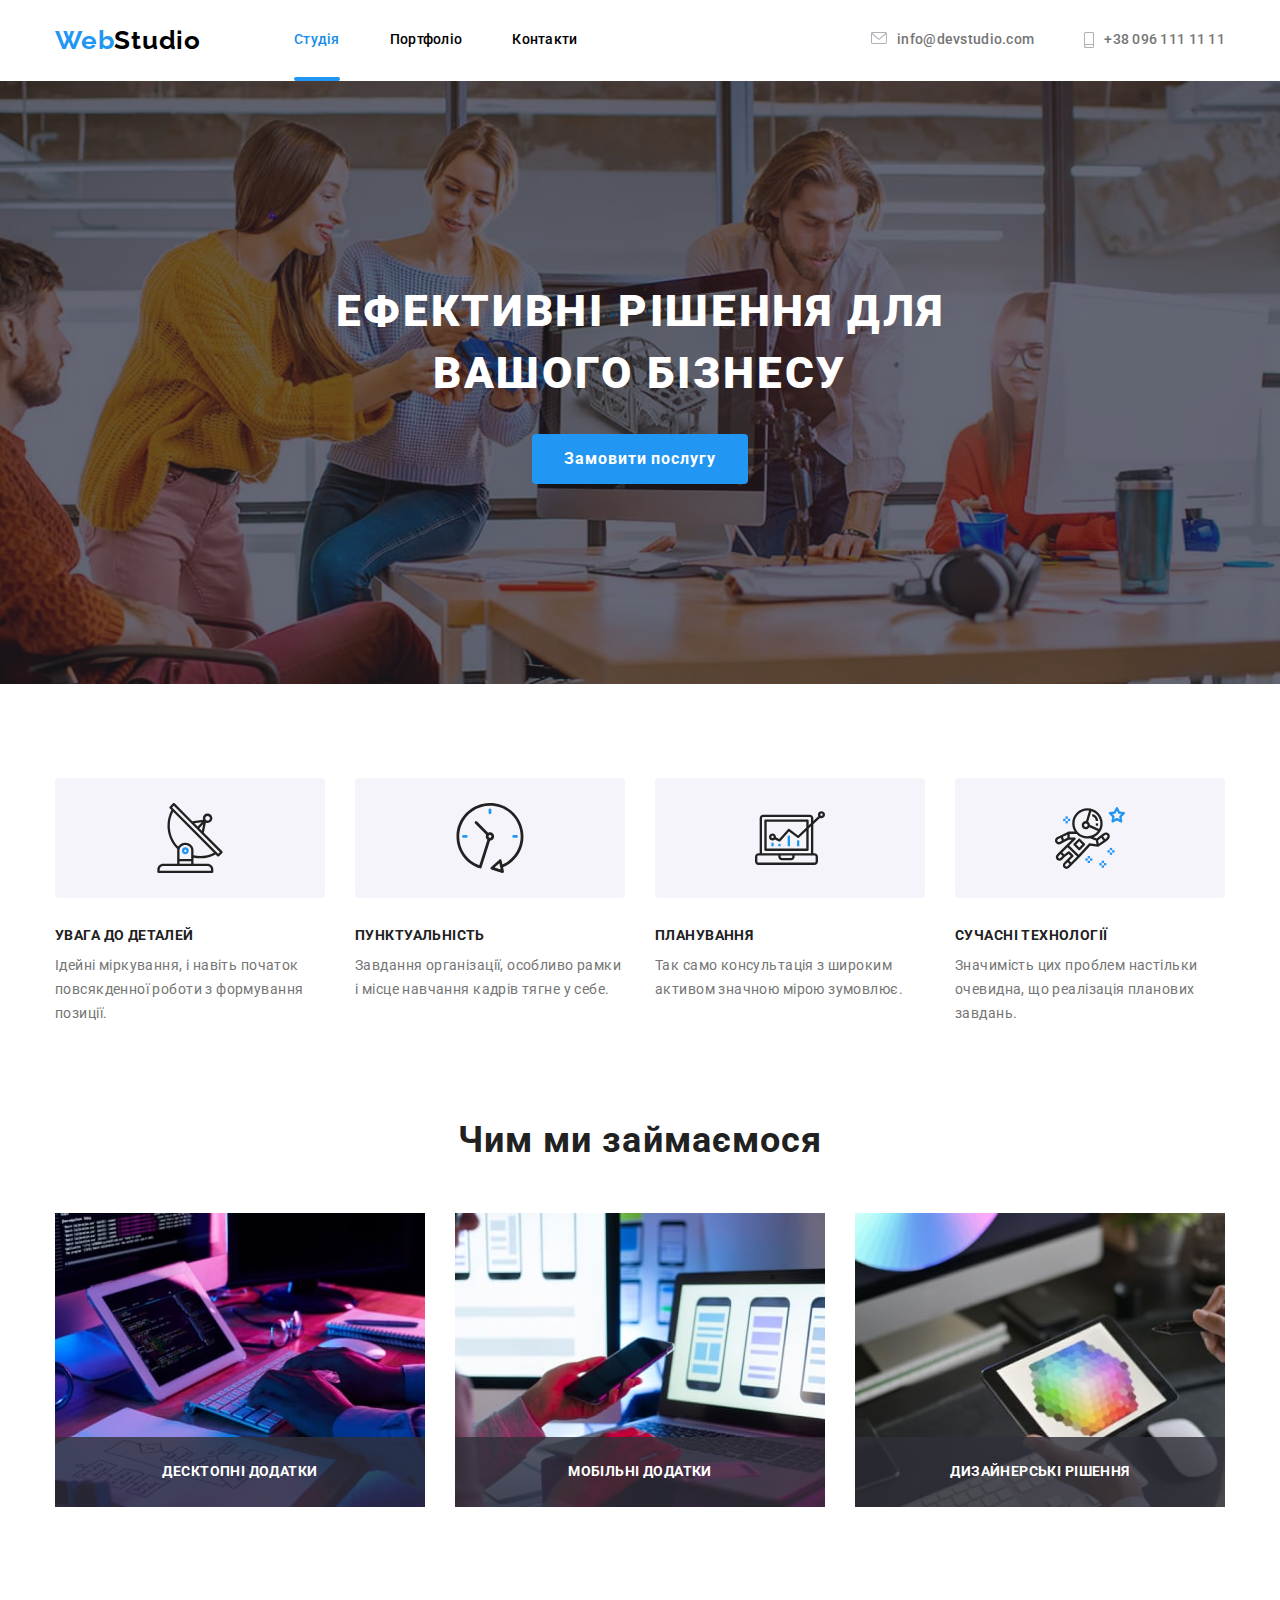
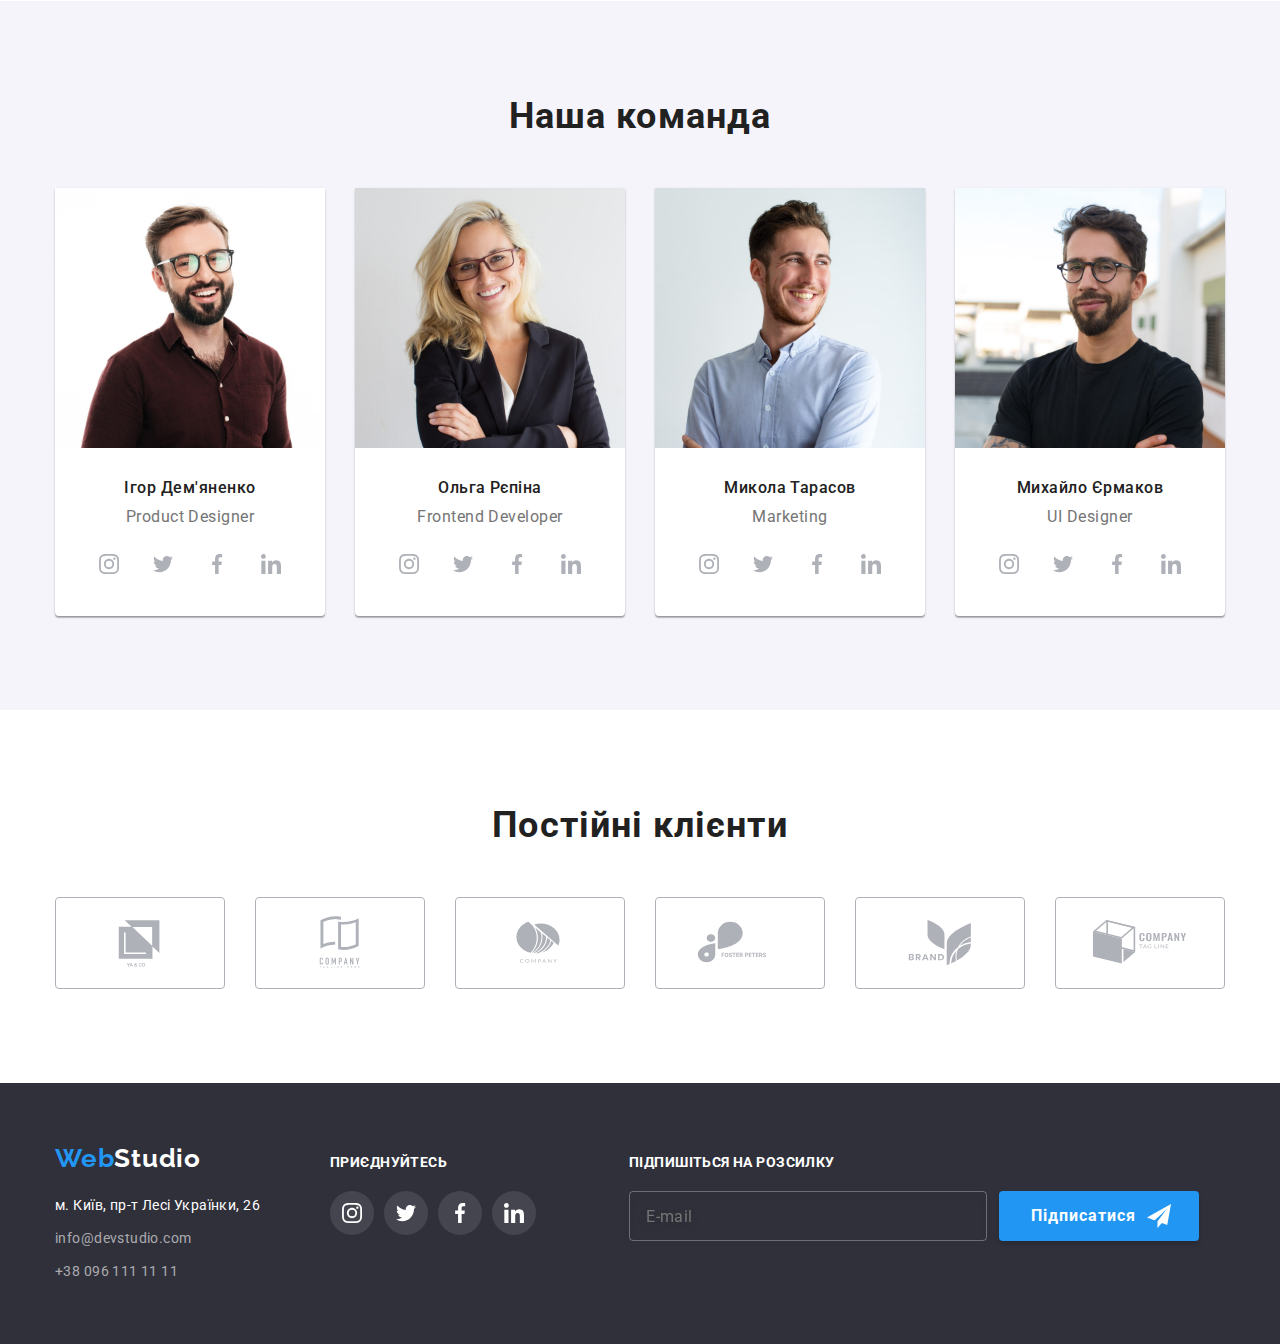
==== commit e6ea805e: "8" ====
--- a/index.html
+++ b/index.html
@@ -386,6 +386,68 @@
         <use href="./img/icons.svg#icon-cancel-circle"></use>
         </svg>
       </button>
+
+  
+  <div class="modal_forms">
+    <h3>Залиште свої дані, ми вам передзвонимо</h3>
+    <form>
+      <div>
+        <p>Ім'я</p>
+          <label for="user_name" class="forms_label">
+            <input type="text" name="user_name" required placeholder id="user_name" class="forms_input" minlength="3">
+            <svg class="icon_form">
+              <use href="./img/icons.svg#icon-person"></use>
+            </svg>
+          </label>
+      </div>
+      <div>
+        <p>Телефон</p>
+        <label for="user_phone" class="forms_label">
+          <input type="text" name="user_phone" required placeholder id="user_phone" class="forms_input" minlength="3">
+          <svg class="icon_form">
+              <use href="./img/icons.svg#icon-phone"></use>
+            </svg>
+        </label>
+      </div>
+      <div>
+        <p>Пошта</p>
+        <label for="user_mail" class="forms_label">
+          <input type="text" name="user_mail" required placeholder id="user_mail" class="forms_input" minlength="3">
+          <svg class="icon_form">
+              <use href="./img/icons.svg#icon-mail"></use>
+            </svg>
+        </label>
+      </div>
+      <div class="commitl">
+         <p>Коментар</p>
+          <label for="commit">
+            <textarea name="commit" 
+            placeholder="Введіть текст"
+            id="commit" 
+            class="commits"
+            rows="8"
+            ></textarea>
+          </label>
+      </div>
+      <div>
+        <label for="soglasie" class="soglasie">
+          <input 
+          type="checkbox"
+          name="mail"
+          id="soglasie"
+          class="sogl_check"
+          required >
+          
+          <span class="checkbox_icon"></span>
+          <span class="agree">Погоджуюся з розсилкою та приймаю</span> 
+          <a href="#" class="soglasie_link">Умови договору</a>
+        </label>
+      </div>
+      <button class="modal_form_btn" type="submit" data-modal-open>
+        <span class="modal_form_txt">Відправити</span>
+      </button>
+    </form>
+  </div>
   </div>
 </div>
 
--- a/css/styles.css
+++ b/css/styles.css
@@ -797,6 +797,159 @@
     align-items: center;
     justify-content: center;
 }
+.modal_forms {
+    padding: 40px;
+}
+.modal_forms h3 {
+    font-weight: 700;
+    font-size: 20px;
+    line-height: 2;
+    letter-spacing: 0.06em;
+    color: var(--blackcolor);
+    text-align: center;
+}
+.modal_forms p {
+    font-weight: 400;
+    text-align: start;
+    font-size: 12px;
+    line-height: 1.71;
+    letter-spacing: 0.03em;
+    color: var(--graycolor);
+}
+.forms_input {
+    width: 448px;
+    height: 40px;
+    border-radius: 4px;
+    border: 1px solid rgba(33, 33, 33, 0.2);
+    margin-bottom: 10px;
+    padding-left: 40px;
+}
+.forms_label {
+    position: relative;
+}
+.icon_form {
+    position: absolute;
+    width: 18px;
+    height: 18px;
+    left: 15px;
+    top: 2px;
+}
+.forms_input:hover,
+.forms_input:focus,
+.commits:hover,
+.commits:focus {
+    border: 1px solid var(--bluecolor);
+    outline: none;
+    transition: all 250ms cubic-bezier(0.4, 0, 0.2, 1)
+}
+.forms_input:focus + svg,
+.forms_input:hover + svg {
+    fill: var(--bluecolor);
+    transition: all 250ms cubic-bezier(0.4, 0, 0.2, 1)
+}
+.commits {
+    width: 448px;
+    height: 120px;
+    border: 1px solid rgba(33, 33, 33, 0.2);
+    box-sizing: border-box;
+    border-radius: 4px;
+    resize: none;
+
+}
+.commitl {
+    margin-bottom: 20px;
+}
+
+textarea::placeholder {
+    font-weight: 400;
+    font-size: 12px;
+    line-height: 1.71;
+    letter-spacing: 0.01em;
+    /* color: rgba(117, 117, 117, 0.5); */
+}
+.sogl_check {
+    display: flex;
+    align-items: center;
+    appearance: none;
+    width: 16px;
+    height: 16px;
+}
+.soglasie_link {
+    padding-left: 3px;
+    font-size: 14px;
+    line-height: 1.7;
+    letter-spacing: 0.03em;
+    color: var(--bluecolor);
+}
+.checkbox_icon {
+    display: flex;
+    width: 16px;
+    height: 15px;
+    border: 2px solid #212121;
+    border-radius: 4px;
+    margin-right: 9px;
+}
+.sogl_check:checked + .checkbox_icon{
+    background-color: var(--bluecolor);
+    background-image: url(../img/Check.svg);
+    background-size: contain;
+    background-origin: content-box;
+    border: 2px solid transparent;
+    background-repeat: no-repeat;
+    border-radius: 4px;
+}
+.modal_form_btn {
+    position: relative;
+    display: inline-block;
+    
+    margin-top: 30px;
+    text-align: center;
+    font-family: inherit;
+    background: var(--bluecolor);
+    
+    width: 200px;
+    height: 50px;
+    padding: 10px 32px;
+    margin-left: 124px;
+    
+    border: none;
+    box-shadow: 0px 4px 4px rgba(0, 0, 0, 0.15);
+    border-radius: 4px;
+    
+    cursor: pointer;
+    transition: all 250ms cubic-bezier(0.4, 0, 0.2, 1)
+}
+.modal_form_btn:hover,
+.modal_form_btn:focus {
+    color: var(--whitecolor);
+    background-color: var(--activebutton);
+    box-shadow: 0px 4px 4px rgba(0, 0, 0, 0.15);
+    border-radius: 4px;
+    transition: all 250ms cubic-bezier(0.4, 0, 0.2, 1)
+}
+.modal_form_txt {
+    cursor: pointer;
+    font-weight: 700;
+    font-size: 16px;
+    line-height: 1.88;
+    align-items: center;
+    text-align: center;
+    letter-spacing: 0.06em;
+    color: var(--whitecolor);
+}
+.agree {
+    font-weight: 400;
+    font-size: 14px;
+    line-height: 1.71;
+    letter-spacing: 0.03em;
+    
+    color: #757575;
+}
+.soglasie {
+    display: flex;
+    align-items: center;
+    justify-content: center;
+}
 
 /* Subscribe */
 .subscribe {
@@ -862,7 +1015,7 @@
 
     text-align: center;
     font-family: inherit;
-    background: var(--activebutton);
+    background: var(--bluecolor);
 
     width: 200px;
     height: 50px;
@@ -876,6 +1029,14 @@
     cursor: pointer;
     transition: all 250ms cubic-bezier(0.4, 0, 0.2, 1)
 }
+/* .subbutton:hover,
+.subbutton:focus {
+    color: var(--whitecolor);
+    background-color: var(--activebutton);
+    box-shadow: 0px 4px 4px rgba(0, 0, 0, 0.15);
+    border-radius: 4px;
+    transition: all 250ms cubic-bezier(0.4, 0, 0.2, 1)
+} */
 
 .text_sub_s {
     cursor: pointer;
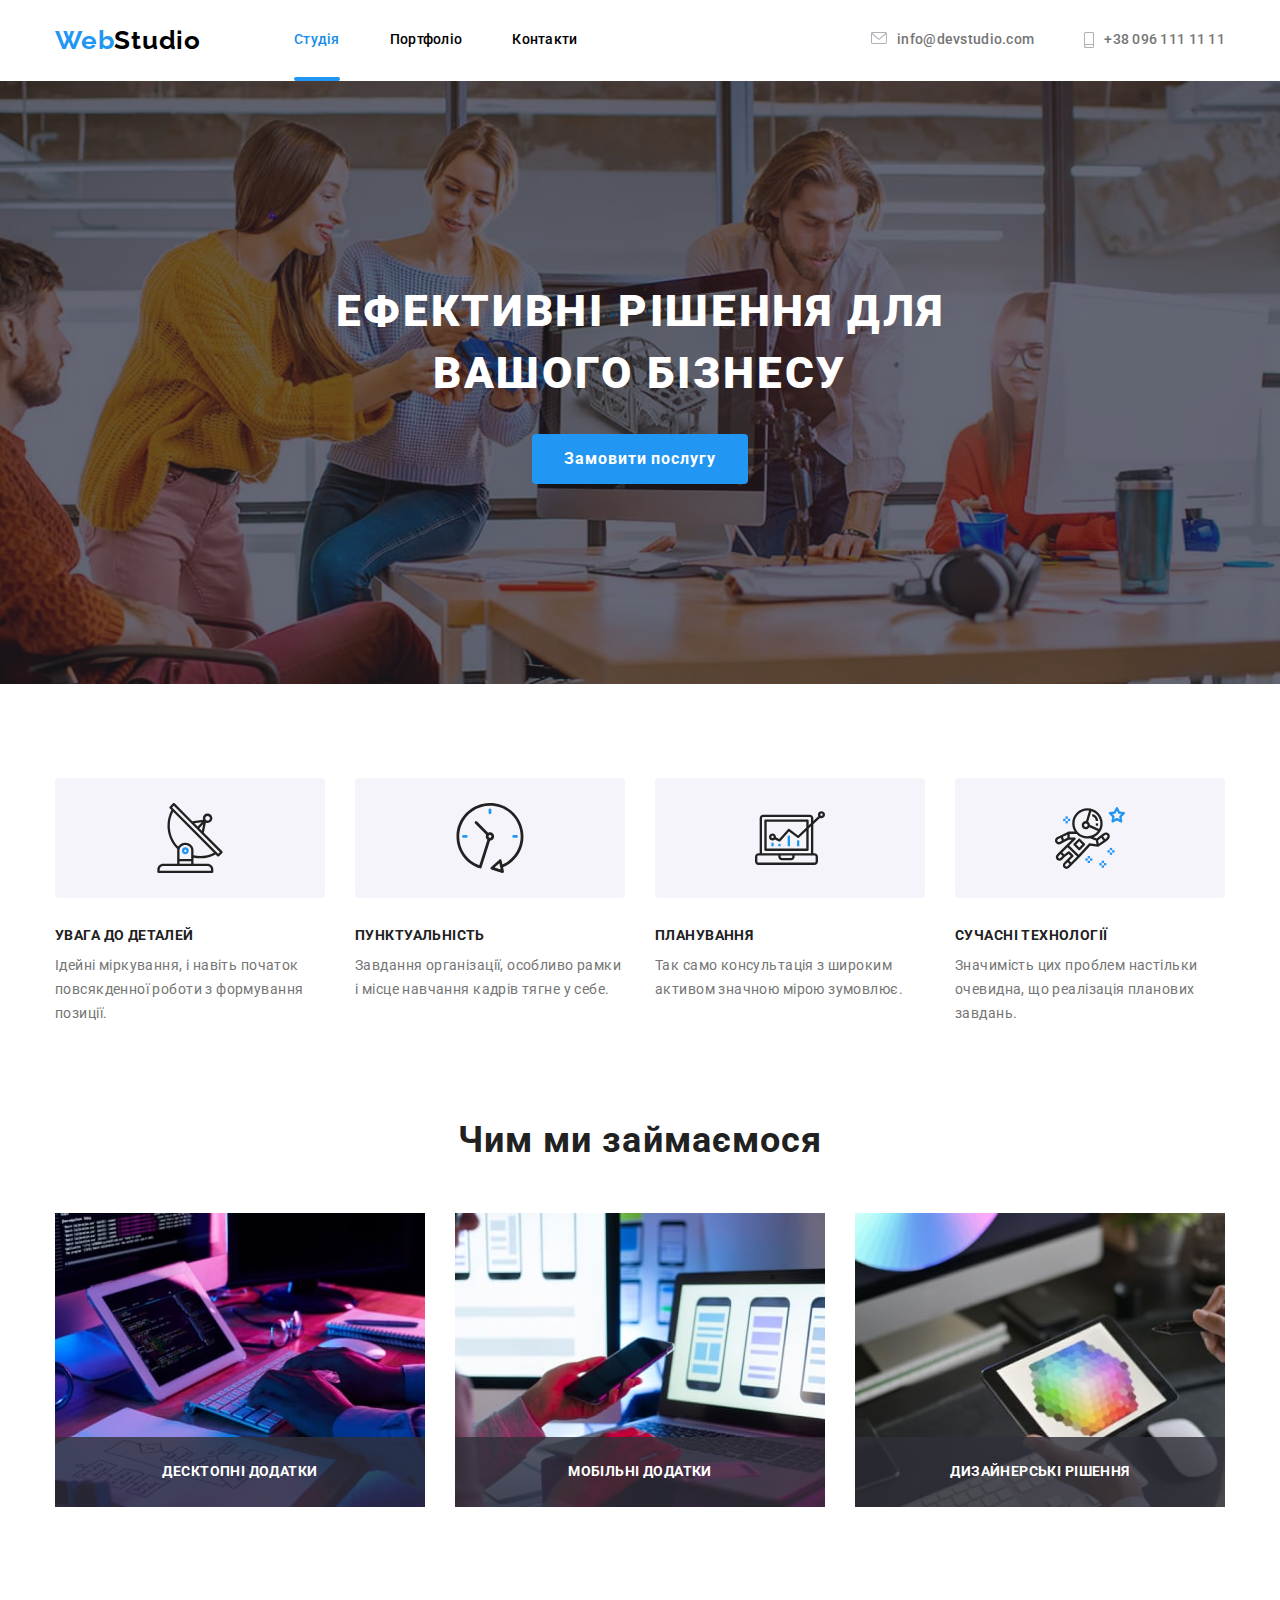
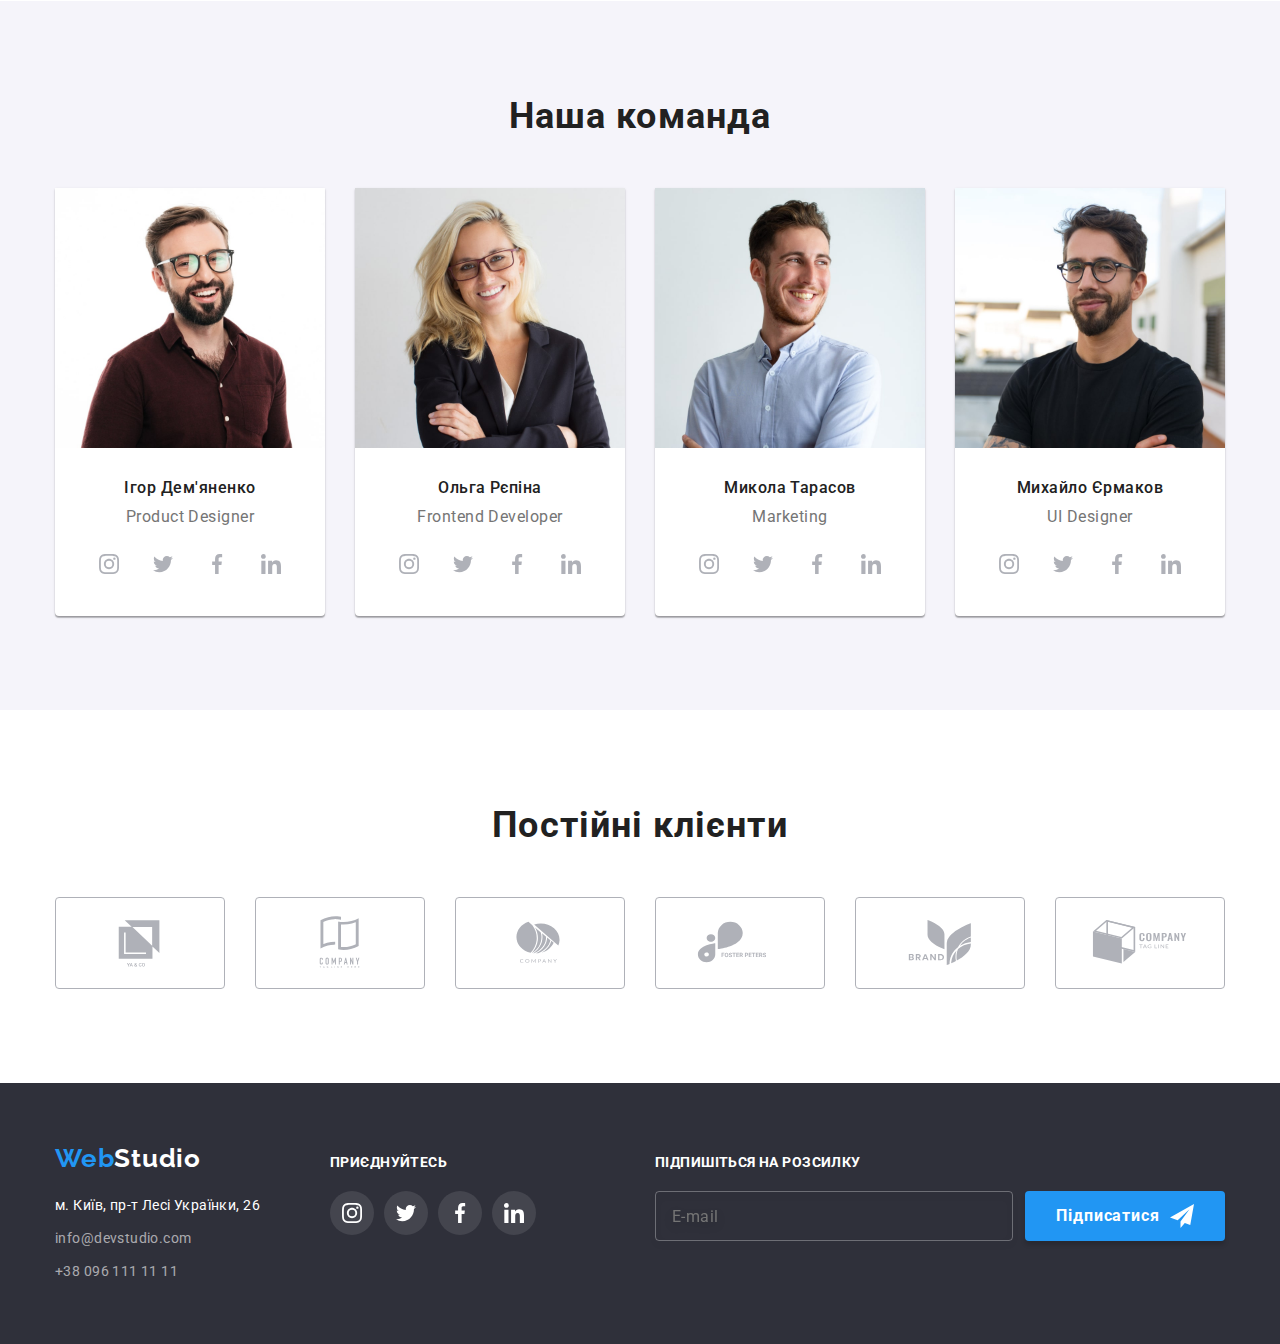
==== commit 4e2bfc5f: "9" ====
--- a/index.html
+++ b/index.html
@@ -365,13 +365,16 @@
         <!-- Subscribe -->
     <div class="subscribe">
       <form name="sub_form" class="sub_form">
-        <h3 class="title_s">Підпишіться на розсилку</h3>
+        <p class="title_s">Підпишіться на розсилку</p>
         <div class="mail_sub">
           <label for="send" class="send">
             <input type="email" name="email_input" class="email_input" placeholder="E-mail" id="send">
           </label>
             <button type="submit" class="subbutton" data-modal-open>
-              <span class="text_sub_s">Підписатися</span> 
+              Підписатися
+              <svg class="links-icon-send" width="24" height="24">
+                      <use href="./img/icons.svg#icon-send"></use>
+                    </svg>
               </button>
         </div>
         </form> 
@@ -388,11 +391,10 @@
       </button>
 
   
-  <div class="modal_forms">
-    <h3>Залиште свої дані, ми вам передзвонимо</h3>
+    <p class="par_txt">Залиште свої дані, ми вам передзвонимо</h3> 
     <form>
-      <div>
-        <p>Ім'я</p>
+      <div class="modal_forms">
+        <span class="span_name">Ім'я</span>
           <label for="user_name" class="forms_label">
             <input type="text" name="user_name" required placeholder id="user_name" class="forms_input" minlength="3">
             <svg class="icon_form">
@@ -400,8 +402,8 @@
             </svg>
           </label>
       </div>
-      <div>
-        <p>Телефон</p>
+      <div class="modal_forms">
+        <span class="span_name">Телефон</span>
         <label for="user_phone" class="forms_label">
           <input type="text" name="user_phone" required placeholder id="user_phone" class="forms_input" minlength="3">
           <svg class="icon_form">
@@ -409,8 +411,8 @@
             </svg>
         </label>
       </div>
-      <div>
-        <p>Пошта</p>
+      <div class="modal_forms">
+        <span class="span_name">Пошта</span>
         <label for="user_mail" class="forms_label">
           <input type="text" name="user_mail" required placeholder id="user_mail" class="forms_input" minlength="3">
           <svg class="icon_form">
@@ -419,7 +421,7 @@
         </label>
       </div>
       <div class="commitl">
-         <p>Коментар</p>
+         <span class="span_name">Коментар</span>
           <label for="commit">
             <textarea name="commit" 
             placeholder="Введіть текст"
@@ -448,7 +450,6 @@
       </button>
     </form>
   </div>
-  </div>
 </div>
 
  <script src="./js/modal.js"></script>
--- a/css/styles.css
+++ b/css/styles.css
@@ -745,7 +745,7 @@
 
 .modal {
     width: 528px;
-    height: 581px;
+    /* height: 581px; */
     position: absolute;
     top: 50%;
     left: 50%;
@@ -753,6 +753,7 @@
     opacity: 1;
     transition: transform 250ms cubic-bezier(0.49, 0.02, 0.23, 0.92);
     background-color: #ffffff;
+    padding: 40px;
 }
 
 /* .modal .close-sign {
@@ -790,6 +791,12 @@
     border-radius: 50%;
 }
 
+.modal-btn:hover,
+.modal-btn:focus {
+    fill: var(--bluecolor);
+    transition: all 250ms cubic-bezier(0.4, 0, 0.2, 1)
+}
+
 .modal-icon {
     width: 100%;
     height: 100%;
@@ -797,18 +804,17 @@
     align-items: center;
     justify-content: center;
 }
-.modal_forms {
-    padding: 40px;
-}
-.modal_forms h3 {
+
+.par_txt {
     font-weight: 700;
     font-size: 20px;
-    line-height: 2;
+    line-height: 1.17;
     letter-spacing: 0.06em;
     color: var(--blackcolor);
     text-align: center;
-}
-.modal_forms p {
+    margin-bottom: 12px;
+}
+.span_name {
     font-weight: 400;
     text-align: start;
     font-size: 12px;
@@ -816,12 +822,15 @@
     letter-spacing: 0.03em;
     color: var(--graycolor);
 }
+.modal_forms {
+    margin-bottom: 10px;
+}
 .forms_input {
     width: 448px;
     height: 40px;
     border-radius: 4px;
     border: 1px solid rgba(33, 33, 33, 0.2);
-    margin-bottom: 10px;
+    /* margin-bottom: 10px; */
     padding-left: 40px;
 }
 .forms_label {
@@ -854,6 +863,7 @@
     box-sizing: border-box;
     border-radius: 4px;
     resize: none;
+    padding: 12px 16px;
 
 }
 .commitl {
@@ -867,13 +877,25 @@
     letter-spacing: 0.01em;
     /* color: rgba(117, 117, 117, 0.5); */
 }
-.sogl_check {
+/* .sogl_check {
     display: flex;
     align-items: center;
     appearance: none;
     width: 16px;
     height: 16px;
-}
+} */
+.sogl_check {
+        position: absolute;
+        width: 1px;
+        height: 1px;
+        margin: -1px;
+        border: 0;
+        padding: 0;
+        white-space: nowrap;
+        clip-path: inset(100%);
+        clip: rect(0 0 0 0);
+        overflow: hidden;
+    }
 .soglasie_link {
     padding-left: 3px;
     font-size: 14px;
@@ -888,6 +910,7 @@
     border: 2px solid #212121;
     border-radius: 4px;
     margin-right: 9px;
+    cursor: pointer;
 }
 .sogl_check:checked + .checkbox_icon{
     background-color: var(--bluecolor);
@@ -897,21 +920,17 @@
     border: 2px solid transparent;
     background-repeat: no-repeat;
     border-radius: 4px;
+    
 }
 .modal_form_btn {
-    position: relative;
-    display: inline-block;
-    
-    margin-top: 30px;
-    text-align: center;
+    display: block;
+    margin: 30px auto 0;
+   
     font-family: inherit;
     background: var(--bluecolor);
     
     width: 200px;
     height: 50px;
-    padding: 10px 32px;
-    margin-left: 124px;
-    
     border: none;
     box-shadow: 0px 4px 4px rgba(0, 0, 0, 0.15);
     border-radius: 4px;
@@ -953,8 +972,8 @@
 
 /* Subscribe */
 .subscribe {
-    margin-left: 93px;
-    width: 570px;
+    margin-left: auto;
+    /* width: 570px; */
     height: 86px;
 }
 
@@ -965,7 +984,7 @@
 .sub_form input {
     width: 358px;
     height: 50px;
-    margin-right: 12px;
+    /* margin-right: 12px; */
 }
 
 .sub_form input {
@@ -978,7 +997,6 @@
 
 .mail_sub {
     display: flex;
-    justify-content: center;
     align-content: center;
 }
 
@@ -1010,16 +1028,16 @@
 }
 
 .subbutton {
-    position: relative;
-    display: inline-block;
-
-    text-align: center;
+    /* position: relative; */
+    display: flex;
+
+    /* text-align: center; */
     font-family: inherit;
     background: var(--bluecolor);
 
     width: 200px;
     height: 50px;
-    padding: 10px 32px;
+    /* padding: 10px 32px; */
     margin-left: 12px;
 
     border: none;
@@ -1027,19 +1045,33 @@
     border-radius: 4px;
 
     cursor: pointer;
-    transition: all 250ms cubic-bezier(0.4, 0, 0.2, 1)
-}
-/* .subbutton:hover,
+    transition: all 250ms cubic-bezier(0.4, 0, 0.2, 1);
+
+   
+    font-weight: 700;
+    font-size: 16px;
+    line-height: 1.875;
+    letter-spacing: 0.06em;
+    color: #FFFFFF;
+    justify-content: center;
+    align-items: center;
+}
+
+.links-icon-send {
+    fill: var(--whitecolor);
+    margin-left: 10px;
+}
+
+.subbutton:hover,
 .subbutton:focus {
     color: var(--whitecolor);
     background-color: var(--activebutton);
     box-shadow: 0px 4px 4px rgba(0, 0, 0, 0.15);
     border-radius: 4px;
     transition: all 250ms cubic-bezier(0.4, 0, 0.2, 1)
-} */
+}
 
 .text_sub_s {
-    cursor: pointer;
     font-weight: 700;
     font-size: 16px;
     line-height: 1.88;
@@ -1048,16 +1080,4 @@
     text-align: center;
     letter-spacing: 0.06em;
     color: var(--whitecolor);
-}
-
-.text_sub_s::after {
-    position: absolute;
-    right: 28px;
-    bottom: 13px;
-    content: '';
-    display: inline-block;
-    width: 24px;
-    height: 24px;
-    margin-left: 10px;
-    background-image: url(../img/send.png);
 }